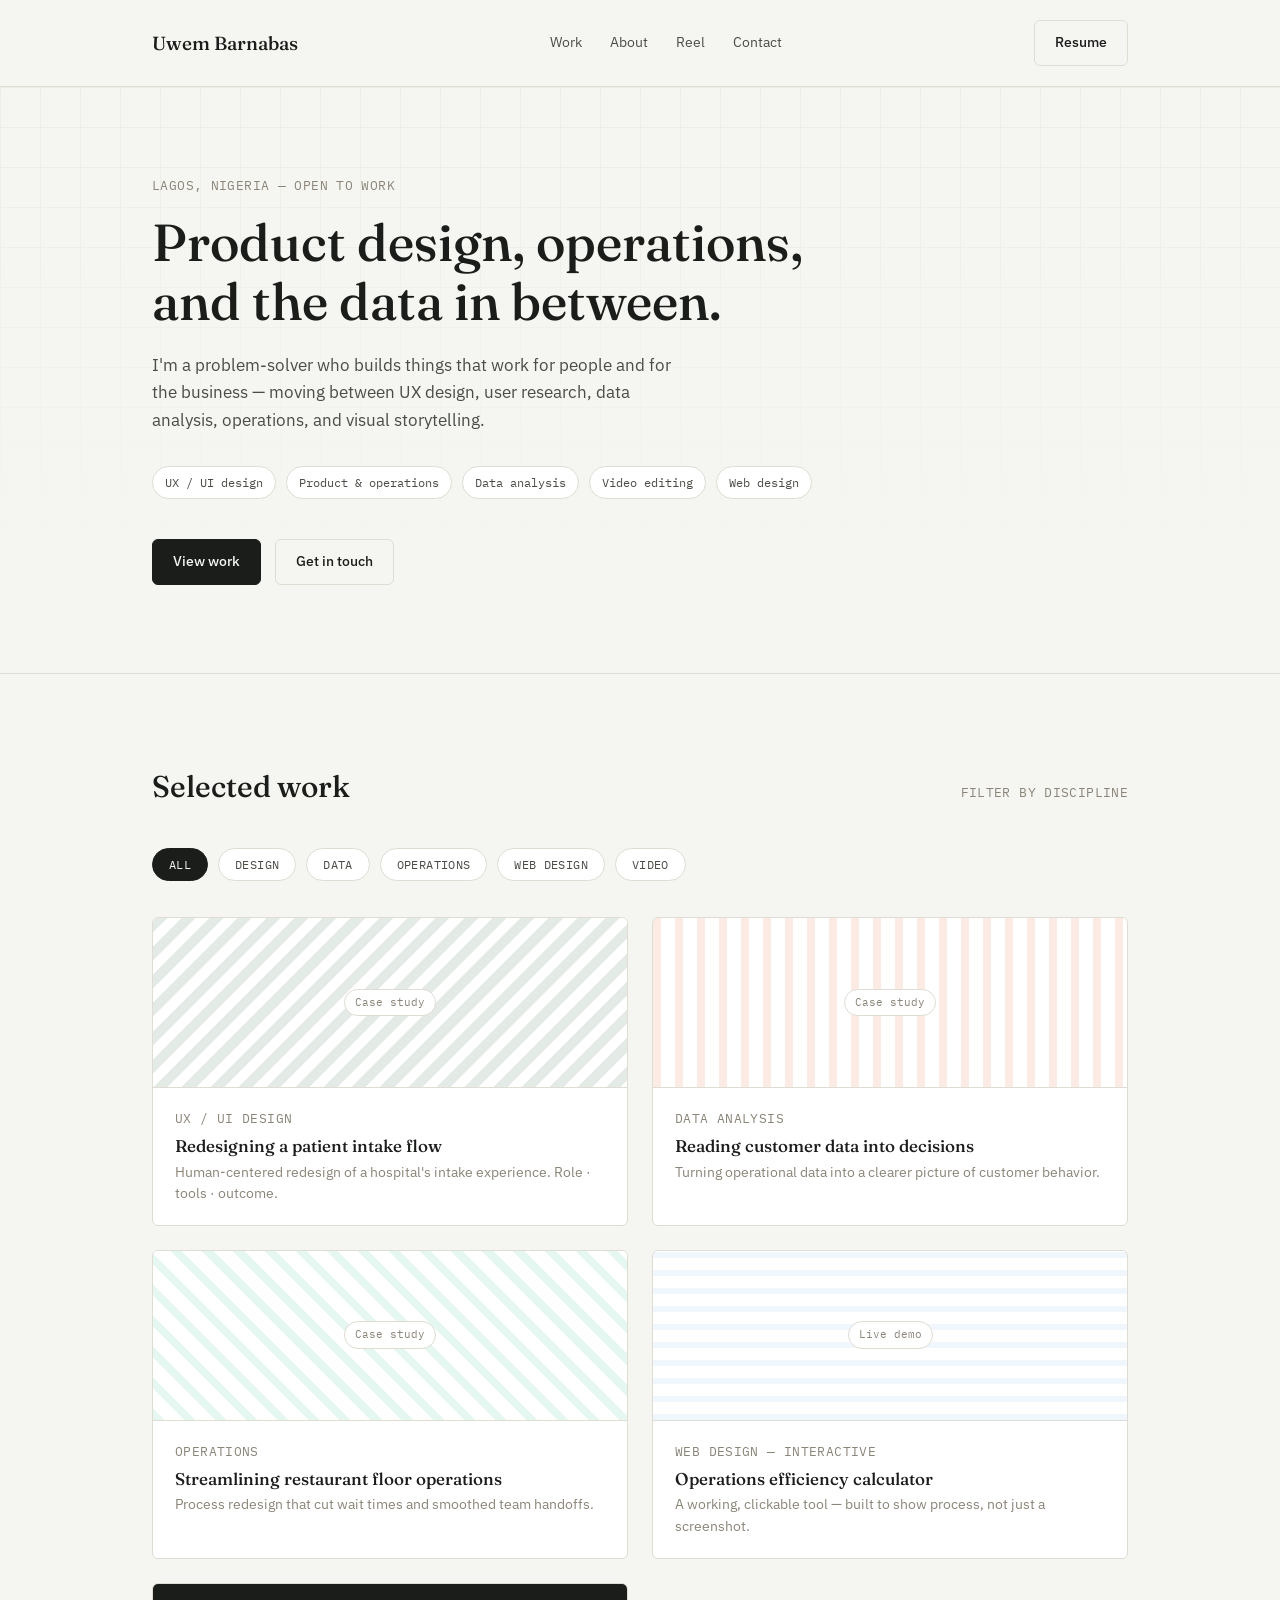
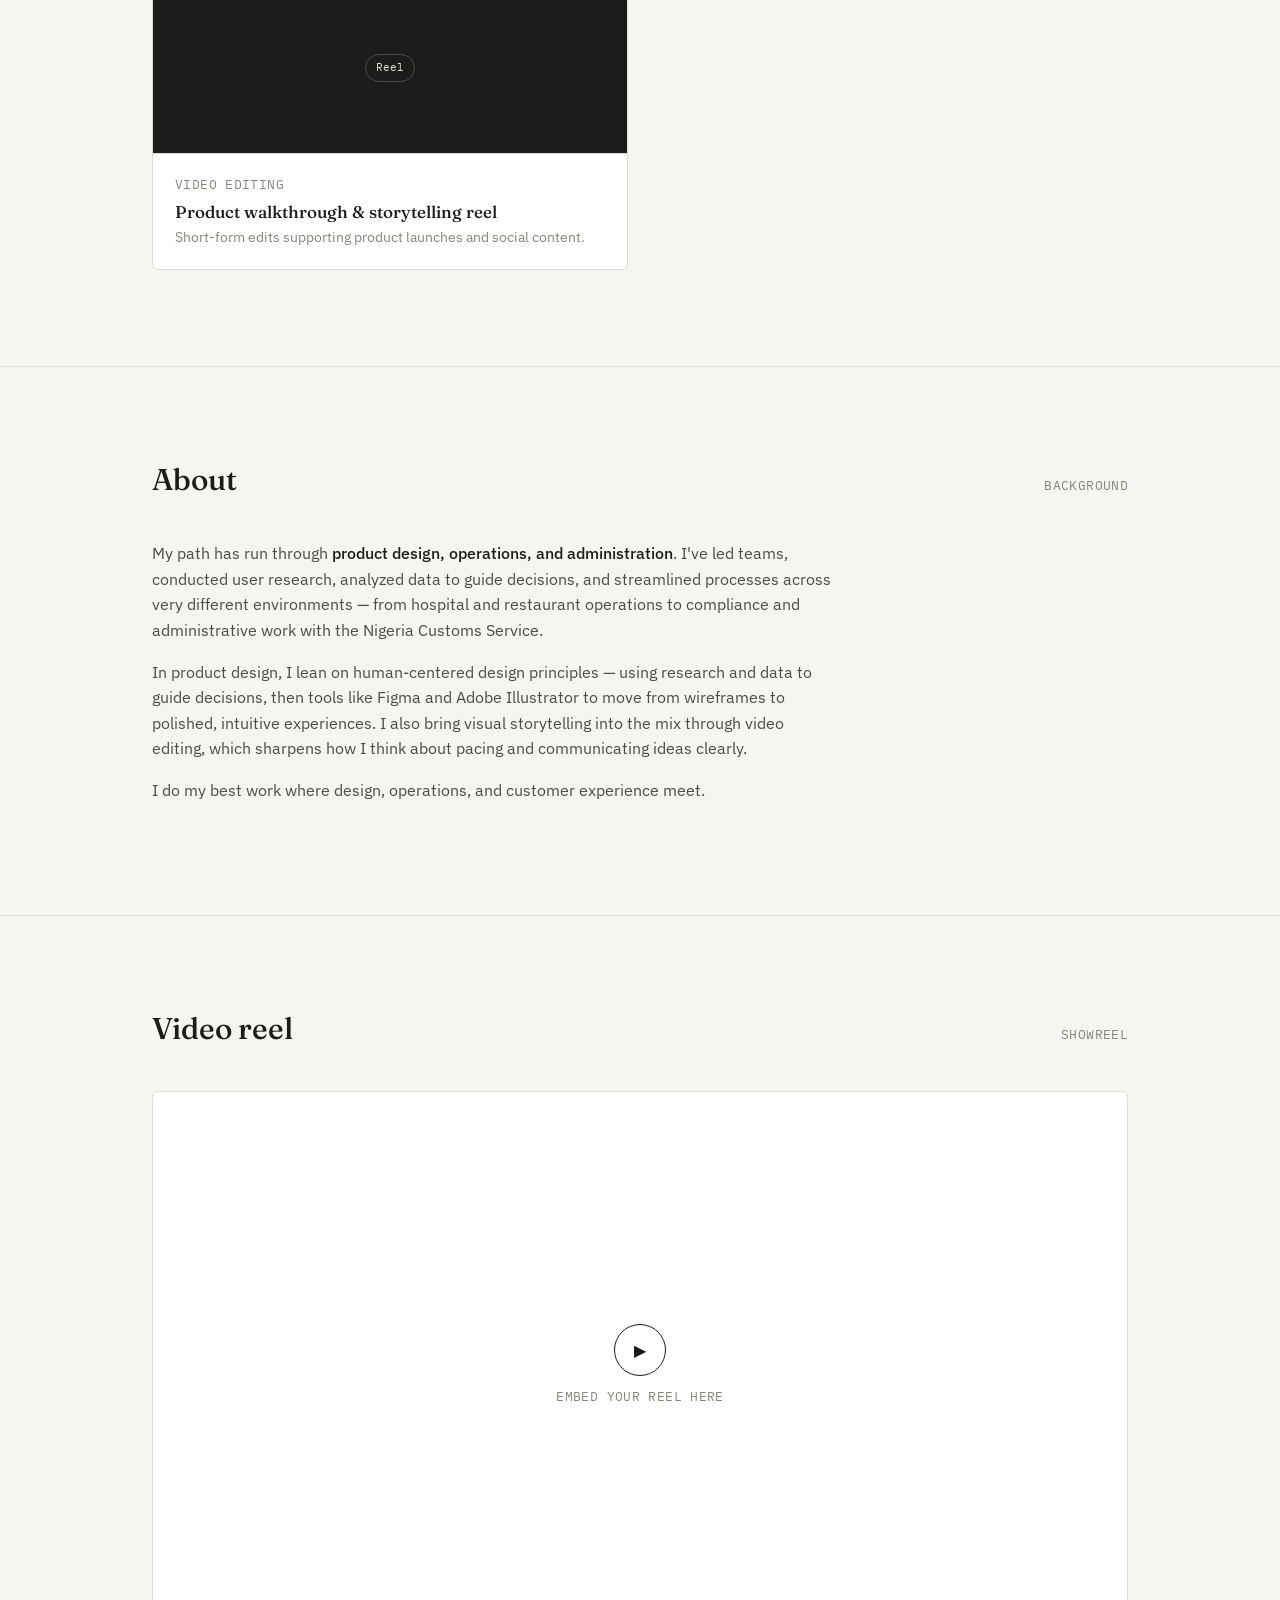
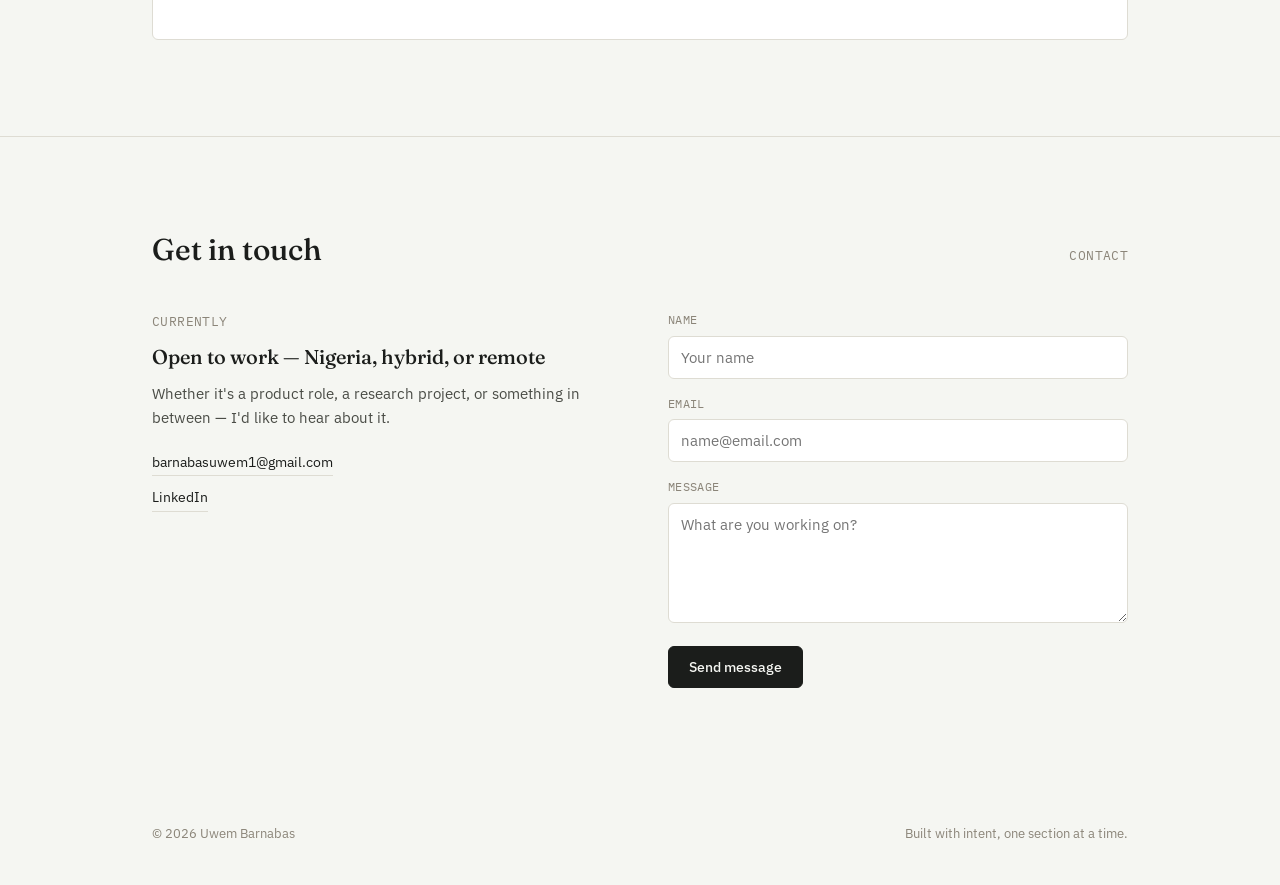
==== index.html @ b013c984 "Change form action URL for Formspree integration Updated the form action URL for message submissions" ====
<!DOCTYPE html>
<html lang="en">
<head>
<meta charset="UTF-8">
<meta name="viewport" content="width=device-width, initial-scale=1.0">
<title>Uwem Barnabas — Product, Design, Data & Operations</title>
<link rel="preconnect" href="https://fonts.googleapis.com">
<link rel="preconnect" href="https://fonts.gstatic.com" crossorigin>
<link href="https://fonts.googleapis.com/css2?family=Fraunces:opsz,wght@9..144,400;9..144,500;9..144,600&family=IBM+Plex+Sans:wght@400;500&family=IBM+Plex+Mono:wght@400;500&display=swap" rel="stylesheet">
<link rel="stylesheet" href="styles.css">
</head>
<body>

<header>
  <nav class="wrap">
    <a href="#top" class="brand">Uwem Barnabas</a>
    <div class="nav-links">
      <a href="#work">Work</a>
      <a href="#about">About</a>
      <a href="#reel">Reel</a>
      <a href="#contact">Contact</a>
    </div>
    <a href="resume.pdf" class="btn btn-ghost" download>Resume</a>
  </nav>
</header>

<main id="top">

  <section class="hero">
    <div class="hero-grid" aria-hidden="true"></div>
    <div class="wrap hero-inner">
      <p class="mono" style="margin-bottom:18px;">Lagos, Nigeria — open to work</p>
      <h1>Product design, operations, and the data in between.</h1>
      <p class="lead">I'm a problem-solver who builds things that work for people and for the business — moving between UX design, user research, data analysis, operations, and visual storytelling.</p>
      <div class="tag-row">
        <span class="tag">UX / UI design</span>
        <span class="tag">Product &amp; operations</span>
        <span class="tag">Data analysis</span>
        <span class="tag">Video editing</span>
        <span class="tag">Web design</span>
      </div>
      <div class="hero-actions">
        <a href="#work" class="btn btn-primary">View work</a>
        <a href="#contact" class="btn btn-ghost">Get in touch</a>
      </div>
    </div>
  </section>

  <section id="work">
    <div class="wrap">
      <div class="section-head">
        <h2>Selected work</h2>
        <span class="mono">Filter by discipline</span>
      </div>

      <div class="filter-bar">
        <button class="filter-btn active" data-filter="all">All</button>
        <button class="filter-btn" data-filter="design">Design</button>
        <button class="filter-btn" data-filter="data">Data</button>
        <button class="filter-btn" data-filter="ops">Operations</button>
        <button class="filter-btn" data-filter="web">Web design</button>
        <button class="filter-btn" data-filter="video">Video</button>
      </div>

      <div class="case-grid">
        <a href="projects/design-case-study.html" class="case-card" data-type="design">
          <div class="case-thumb design"><span class="tag-mono">Case study</span></div>
          <div class="case-body">
            <span class="mono">UX / UI design</span>
            <h3>Redesigning a patient intake flow</h3>
            <p>Human-centered redesign of a hospital's intake experience. Role · tools · outcome.</p>
          </div>
        </a>

        <a href="projects/data-case-study.html" class="case-card" data-type="data">
          <div class="case-thumb data"><span class="tag-mono">Case study</span></div>
          <div class="case-body">
            <span class="mono">Data analysis</span>
            <h3>Reading customer data into decisions</h3>
            <p>Turning operational data into a clearer picture of customer behavior.</p>
          </div>
        </a>

        <a href="projects/ops-case-study.html" class="case-card" data-type="ops">
          <div class="case-thumb ops"><span class="tag-mono">Case study</span></div>
          <div class="case-body">
            <span class="mono">Operations</span>
            <h3>Streamlining restaurant floor operations</h3>
            <p>Process redesign that cut wait times and smoothed team handoffs.</p>
          </div>
        </a>

        <a href="projects/web-demo.html" class="case-card" data-type="web">
          <div class="case-thumb web"><span class="tag-mono">Live demo</span></div>
          <div class="case-body">
            <span class="mono">Web design — interactive</span>
            <h3>Operations efficiency calculator</h3>
            <p>A working, clickable tool — built to show process, not just a screenshot.</p>
          </div>
        </a>

        <a href="projects/video-case-study.html" class="case-card" data-type="video">
          <div class="case-thumb video"><span class="tag-mono">Reel</span></div>
          <div class="case-body">
            <span class="mono">Video editing</span>
            <h3>Product walkthrough &amp; storytelling reel</h3>
            <p>Short-form edits supporting product launches and social content.</p>
          </div>
        </a>
      </div>
    </div>
  </section>

  <section id="about">
    <div class="wrap">
      <div class="section-head">
        <h2>About</h2>
        <span class="mono">Background</span>
      </div>
      <div class="cs-block" style="max-width:680px;">
        <p style="color:var(--ink-soft); margin-bottom:16px;">My path has run through <strong style="color:var(--ink); font-weight:500;">product design, operations, and administration</strong>. I've led teams, conducted user research, analyzed data to guide decisions, and streamlined processes across very different environments — from hospital and restaurant operations to compliance and administrative work with the Nigeria Customs Service.</p>
        <p style="color:var(--ink-soft); margin-bottom:16px;">In product design, I lean on human-centered design principles — using research and data to guide decisions, then tools like Figma and Adobe Illustrator to move from wireframes to polished, intuitive experiences. I also bring visual storytelling into the mix through video editing, which sharpens how I think about pacing and communicating ideas clearly.</p>
        <p style="color:var(--ink-soft);">I do my best work where design, operations, and customer experience meet.</p>
      </div>
    </div>
  </section>

  <section id="reel">
    <div class="wrap">
      <div class="section-head">
        <h2>Video reel</h2>
        <span class="mono">Showreel</span>
      </div>
      <div class="reel-frame">
        <div class="play-dot">▶</div>
        <p class="mono">Embed your reel here</p>
      </div>
    </div>
  </section>

  <section id="contact">
    <div class="wrap">
      <div class="section-head">
        <h2>Get in touch</h2>
        <span class="mono">Contact</span>
      </div>
      <div class="contact-grid">
        <div class="contact-info">
          <span class="mono" style="margin-bottom:14px; display:block;">Currently</span>
          <h3>Open to work — Nigeria, hybrid, or remote</h3>
          <p>Whether it's a product role, a research project, or something in between — I'd like to hear about it.</p>
          <div class="contact-links">
            <a href="mailto:barnabasuwem1@gmail.com">barnabasuwem1@gmail.com</a>
            <a href="https://www.linkedin.com/in/barnabas-uwem-83a873255" target="_blank" rel="noopener">LinkedIn</a>
          </div>
        </div>
        <form action="https://formspree.io/f/mykrgwrk" method="POST">
          <div>
            <label for="name">Name</label>
            <input id="name" name="name" type="text" placeholder="Your name" required>
          </div>
          <div>
            <label for="email">Email</label>
            <input id="email" name="email" type="email" placeholder="name@email.com" required>
          </div>
          <div>
            <label for="message">Message</label>
            <textarea id="message" name="message" placeholder="What are you working on?" required></textarea>
          </div>
          <button type="submit" class="btn btn-primary" style="align-self:flex-start;">Send message</button>
        </form>
      </div>
    </div>
  </section>

</main>

<footer>
  <div class="wrap">
    <p>© 2026 Uwem Barnabas</p>
    <p>Built with intent, one section at a time.</p>
  </div>
</footer>

<script src="script.js"></script>
</body>
</html>
---- styles.css ----
:root{
  --paper:#F5F6F2;
  --panel:#FFFFFF;
  --ink:#1B1D1B;
  --ink-soft:#4A4C46;
  --muted:#8B8579;
  --accent:#2F5D50;
  --accent-soft:#E4EAE6;
  --line:#DEDCD3;
  --radius:6px;
}
*{box-sizing:border-box; margin:0; padding:0;}
html{scroll-behavior:smooth;}
body{
  background:var(--paper);
  color:var(--ink);
  font-family:'IBM Plex Sans', sans-serif;
  line-height:1.6;
  font-size:16px;
}
h1,h2,h3{font-family:'Fraunces', serif; font-weight:500; line-height:1.15; color:var(--ink);}
.mono{font-family:'IBM Plex Mono', monospace; font-size:12.5px; letter-spacing:0.03em; text-transform:uppercase; color:var(--muted);}
a{color:inherit; text-decoration:none;}
img{max-width:100%; display:block;}
.wrap{max-width:1040px; margin:0 auto; padding:0 32px;}
section{padding:96px 0;}
section + section{border-top:1px solid var(--line);}

/* Nav */
header{position:sticky; top:0; z-index:50; background:rgba(245,246,242,0.9); backdrop-filter:blur(6px); border-bottom:1px solid var(--line);}
nav.wrap{display:flex; align-items:center; justify-content:space-between; padding-top:20px; padding-bottom:20px;}
.brand{font-family:'Fraunces', serif; font-size:19px; font-weight:500;}
.nav-links{display:flex; gap:28px; align-items:center;}
.nav-links a{font-size:13.5px; color:var(--ink-soft); transition:color .15s;}
.nav-links a:hover{color:var(--accent);}
.btn{display:inline-block; padding:11px 20px; border-radius:var(--radius); font-size:13.5px; font-weight:500; border:1px solid var(--ink); cursor:pointer; background:none; font-family:inherit;}
.btn-primary{background:var(--ink); color:var(--paper); transition:background .15s, border-color .15s;}
.btn-primary:hover{background:var(--accent); border-color:var(--accent);}
.btn-ghost{border-color:var(--line); color:var(--ink); transition:border-color .15s;}
.btn-ghost:hover{border-color:var(--ink);}

/* Hero */
.hero{padding-top:88px; padding-bottom:88px; position:relative;}
.hero-grid{
  background-image:linear-gradient(var(--line) 1px, transparent 1px), linear-gradient(90deg, var(--line) 1px, transparent 1px);
  background-size:40px 40px; position:absolute; inset:0; opacity:0.35;
  mask-image:linear-gradient(to bottom, black, transparent 85%);
}
.hero-inner{position:relative;}
.hero h1{font-size:52px; max-width:720px; margin-bottom:20px;}
.hero p.lead{font-size:17px; color:var(--ink-soft); max-width:520px; margin-bottom:32px;}
.tag-row{display:flex; flex-wrap:wrap; gap:10px; margin-bottom:40px;}
.tag{font-family:'IBM Plex Mono', monospace; font-size:12px; padding:6px 12px; border:1px solid var(--line); border-radius:100px; color:var(--ink-soft); background:var(--panel);}
.hero-actions{display:flex; gap:14px;}

/* Section headings */
.section-head{display:flex; align-items:baseline; justify-content:space-between; margin-bottom:44px; gap:24px;}
.section-head h2{font-size:30px;}

/* Filter bar */
.filter-bar{display:flex; flex-wrap:wrap; gap:10px; margin-bottom:36px;}
.filter-btn{
  font-family:'IBM Plex Mono', monospace; font-size:12px; text-transform:uppercase; letter-spacing:0.03em;
  padding:8px 16px; border:1px solid var(--line); border-radius:100px; background:var(--panel); color:var(--ink-soft); cursor:pointer;
  transition:all .15s;
}
.filter-btn:hover{border-color:var(--ink);}
.filter-btn.active{background:var(--ink); color:var(--paper); border-color:var(--ink);}

/* Work grid */
.case-grid{display:grid; grid-template-columns:1fr 1fr; gap:24px;}
.case-card{background:var(--panel); border:1px solid var(--line); border-radius:var(--radius); overflow:hidden; transition:border-color .15s; display:block;}
.case-card:hover{border-color:var(--ink);}
.case-thumb{height:170px; border-bottom:1px solid var(--line); display:flex; align-items:center; justify-content:center; position:relative;}
.case-thumb span.tag-mono{font-family:'IBM Plex Mono', monospace; font-size:11px; color:var(--muted); background:var(--panel); padding:4px 10px; border:1px solid var(--line); border-radius:100px;}
.case-thumb.design{background:repeating-linear-gradient(135deg, #E4EAE6, #E4EAE6 10px, var(--panel) 10px, var(--panel) 20px);}
.case-thumb.data{background:repeating-linear-gradient(90deg, #F0997B33, #F0997B33 8px, var(--panel) 8px, var(--panel) 22px);}
.case-thumb.ops{background:repeating-linear-gradient(45deg, #9FE1CB44, #9FE1CB44 8px, var(--panel) 8px, var(--panel) 22px);}
.case-thumb.video{background:#1B1D1B;}
.case-thumb.video span.tag-mono{background:#1B1D1B; border-color:#4A4C46; color:#DEDCD3;}
.case-thumb.web{background:repeating-linear-gradient(0deg, #B5D4F433, #B5D4F433 6px, var(--panel) 6px, var(--panel) 18px);}
.case-body{padding:20px 22px;}
.case-body .mono{margin-bottom:8px; display:block;}
.case-body h3{font-size:17px; margin-bottom:6px;}
.case-body p{font-size:13.5px; color:var(--muted);}

/* Case study page */
.cs-hero{padding-top:64px; padding-bottom:64px;}
.cs-meta{display:grid; grid-template-columns:repeat(4,1fr); gap:24px; margin-top:36px; padding-top:32px; border-top:1px solid var(--line);}
.cs-meta div .mono{margin-bottom:6px; display:block;}
.cs-meta div p{font-size:14px; color:var(--ink-soft);}
.cs-block{max-width:680px;}
.cs-block h2{font-size:24px; margin-bottom:16px;}
.cs-block p{color:var(--ink-soft); margin-bottom:16px;}
.cs-outcome{display:grid; grid-template-columns:repeat(3,1fr); gap:20px; margin-top:20px;}
.stat-card{background:var(--panel); border:1px solid var(--line); border-radius:var(--radius); padding:22px;}
.stat-card .num{font-family:'Fraunces', serif; font-size:32px; color:var(--accent); margin-bottom:6px;}
.stat-card .label{font-size:12.5px; color:var(--muted);}
.placeholder-note{background:var(--accent-soft); border:1px solid var(--line); border-radius:var(--radius); padding:16px 20px; font-size:13.5px; color:var(--ink-soft); margin-bottom:32px;}

/* Interactive demo tool */
.demo-frame{background:var(--panel); border:1px solid var(--line); border-radius:var(--radius); padding:28px;}
.demo-row{display:flex; align-items:center; gap:16px; margin-bottom:18px;}
.demo-row label{font-family:'IBM Plex Mono', monospace; font-size:12px; text-transform:uppercase; color:var(--muted); min-width:140px;}
.demo-row input[type="range"]{flex:1;}
.demo-result{font-family:'Fraunces', serif; font-size:15px; min-width:70px; text-align:right;}

/* Reel */
.reel-frame{aspect-ratio:16/9; background:var(--panel); border:1px solid var(--line); border-radius:var(--radius); display:flex; align-items:center; justify-content:center; flex-direction:column; gap:10px;}
.play-dot{width:52px; height:52px; border-radius:50%; border:1px solid var(--ink); display:flex; align-items:center; justify-content:center;}

/* Contact */
.contact-grid{display:grid; grid-template-columns:1fr 1fr; gap:56px;}
form{display:flex; flex-direction:column; gap:16px;}
label{font-family:'IBM Plex Mono', monospace; font-size:11.5px; text-transform:uppercase; letter-spacing:0.03em; color:var(--muted); margin-bottom:6px; display:block;}
input, textarea{width:100%; font-family:'IBM Plex Sans', sans-serif; font-size:14.5px; padding:11px 12px; background:var(--panel); border:1px solid var(--line); border-radius:var(--radius); color:var(--ink);}
input:focus, textarea:focus{outline:2px solid var(--accent); outline-offset:1px;}
textarea{resize:vertical; min-height:120px;}
.contact-info h3{font-size:20px; margin-bottom:14px;}
.contact-info p{color:var(--ink-soft); font-size:14.5px; margin-bottom:22px;}
.contact-links{display:flex; flex-direction:column; gap:10px;}
.contact-links a{font-size:14px; border-bottom:1px solid var(--line); padding-bottom:2px; width:fit-content;}
.contact-links a:hover{border-color:var(--accent); color:var(--accent);}
.form-note{font-size:12px; color:var(--muted); margin-top:4px;}

footer{padding:40px 0;}
footer .wrap{display:flex; align-items:center; justify-content:space-between; flex-wrap:wrap; gap:12px;}
footer p{font-size:13px; color:var(--muted);}

.back-link{font-size:13px; color:var(--ink-soft); display:inline-flex; align-items:center; gap:6px; margin-bottom:24px;}
.back-link:hover{color:var(--accent);}

@media (max-width:760px){
  .nav-links{display:none;}
  .hero h1{font-size:36px;}
  .case-grid{grid-template-columns:1fr;}
  .contact-grid{grid-template-columns:1fr;}
  .cs-meta{grid-template-columns:1fr 1fr;}
  .cs-outcome{grid-template-columns:1fr;}
  .section-head{flex-direction:column; align-items:flex-start; gap:10px;}
}
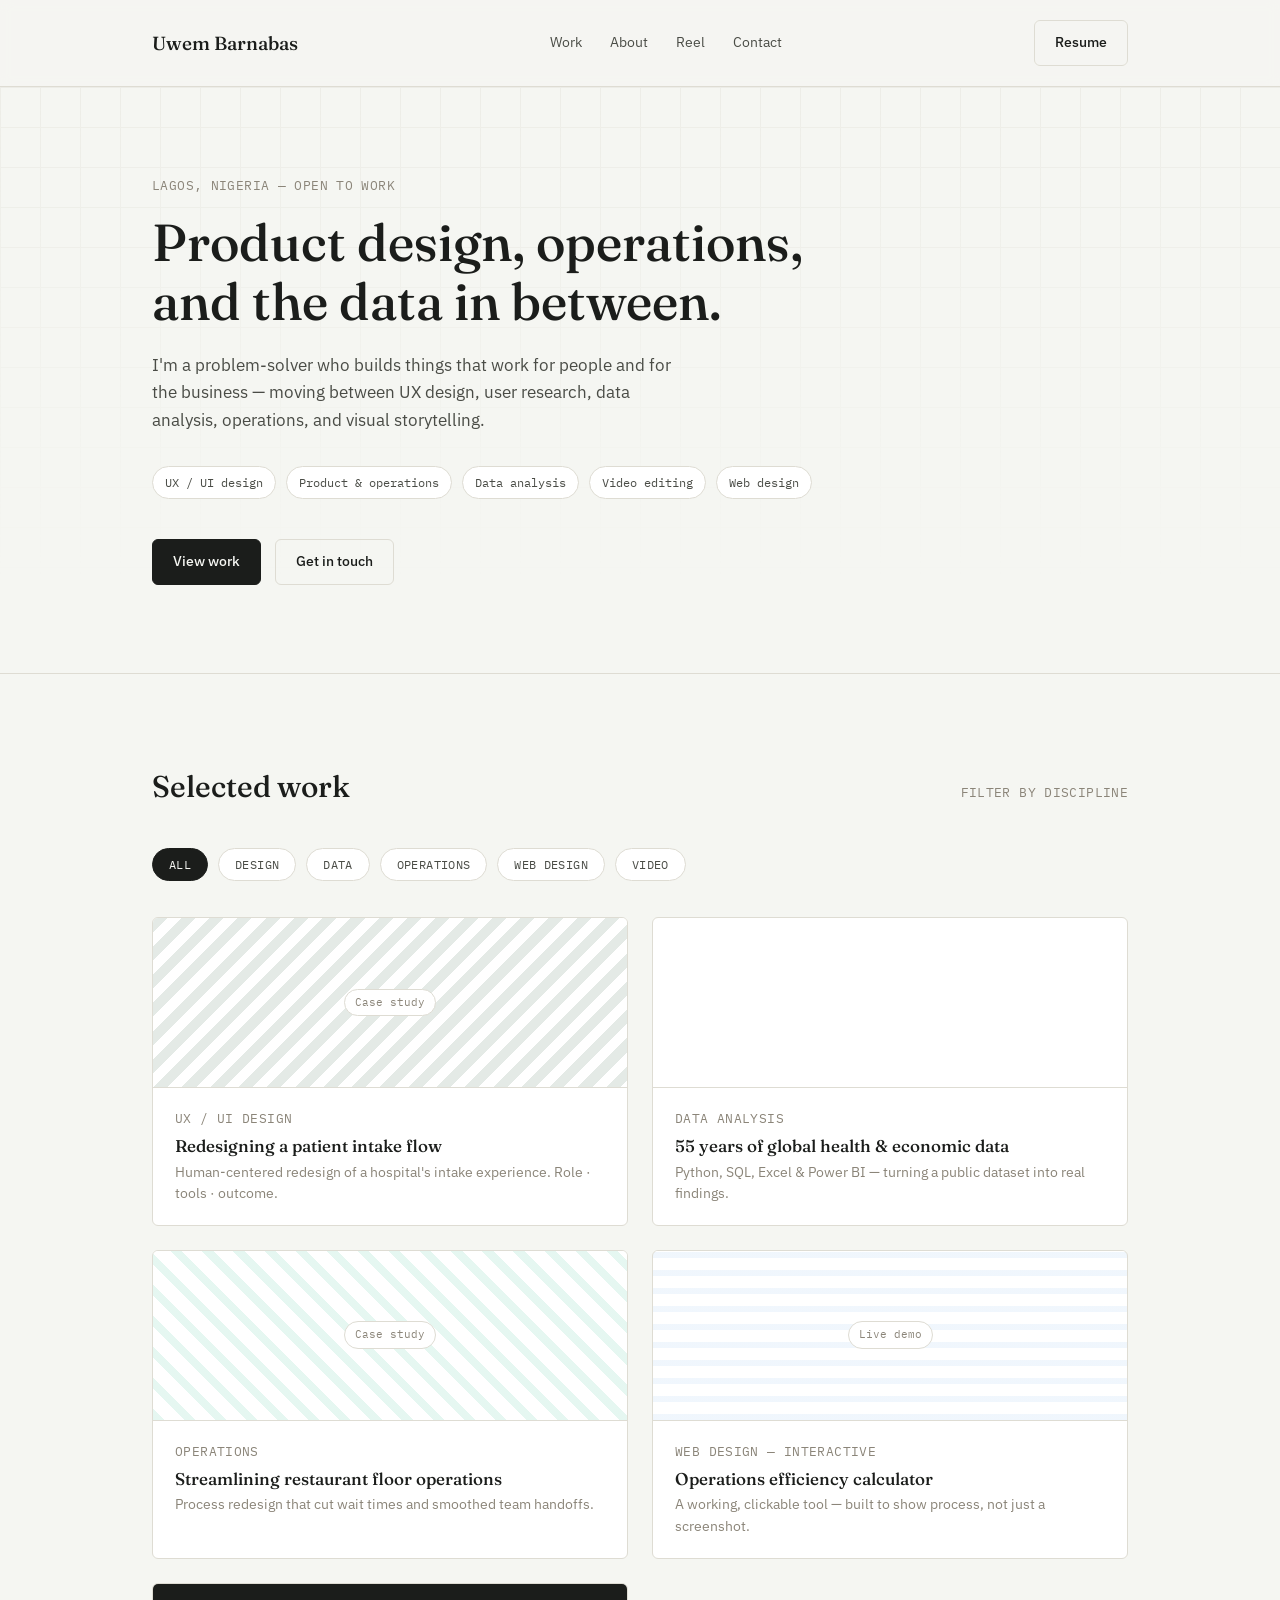
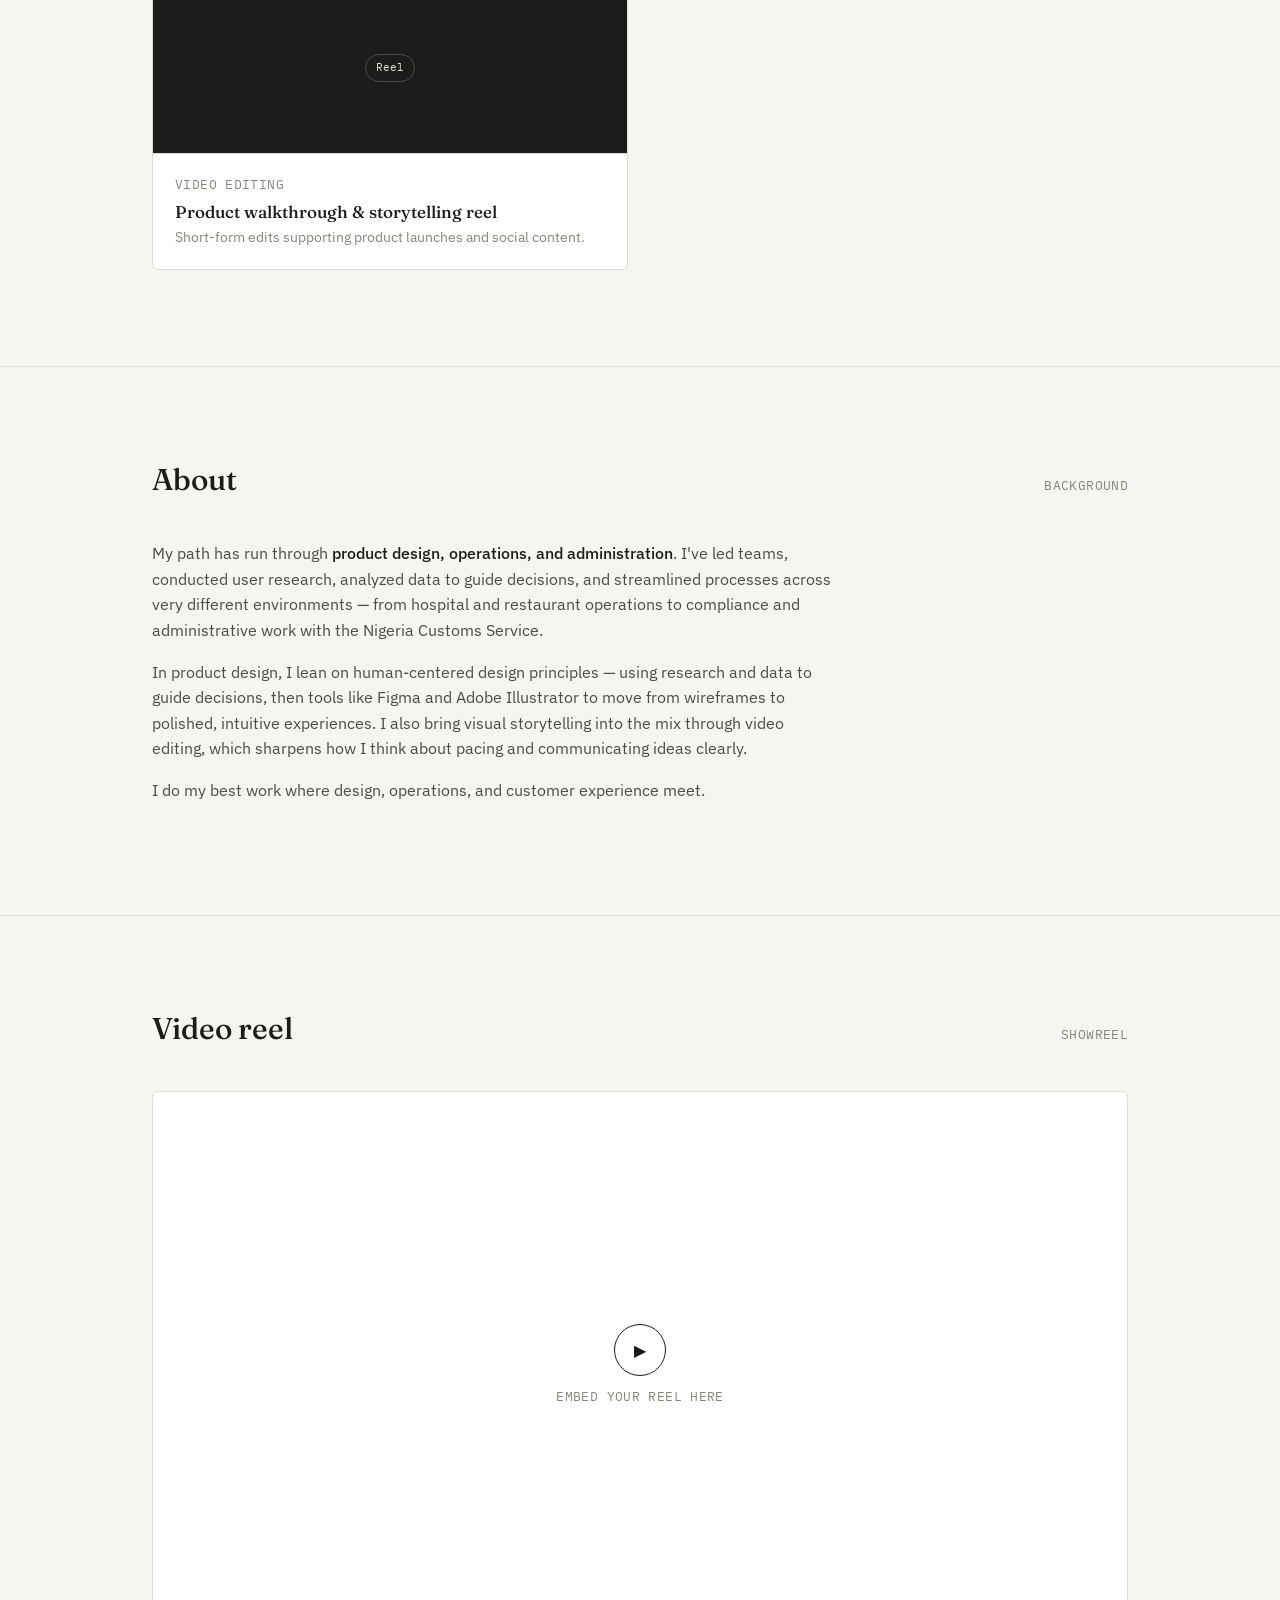
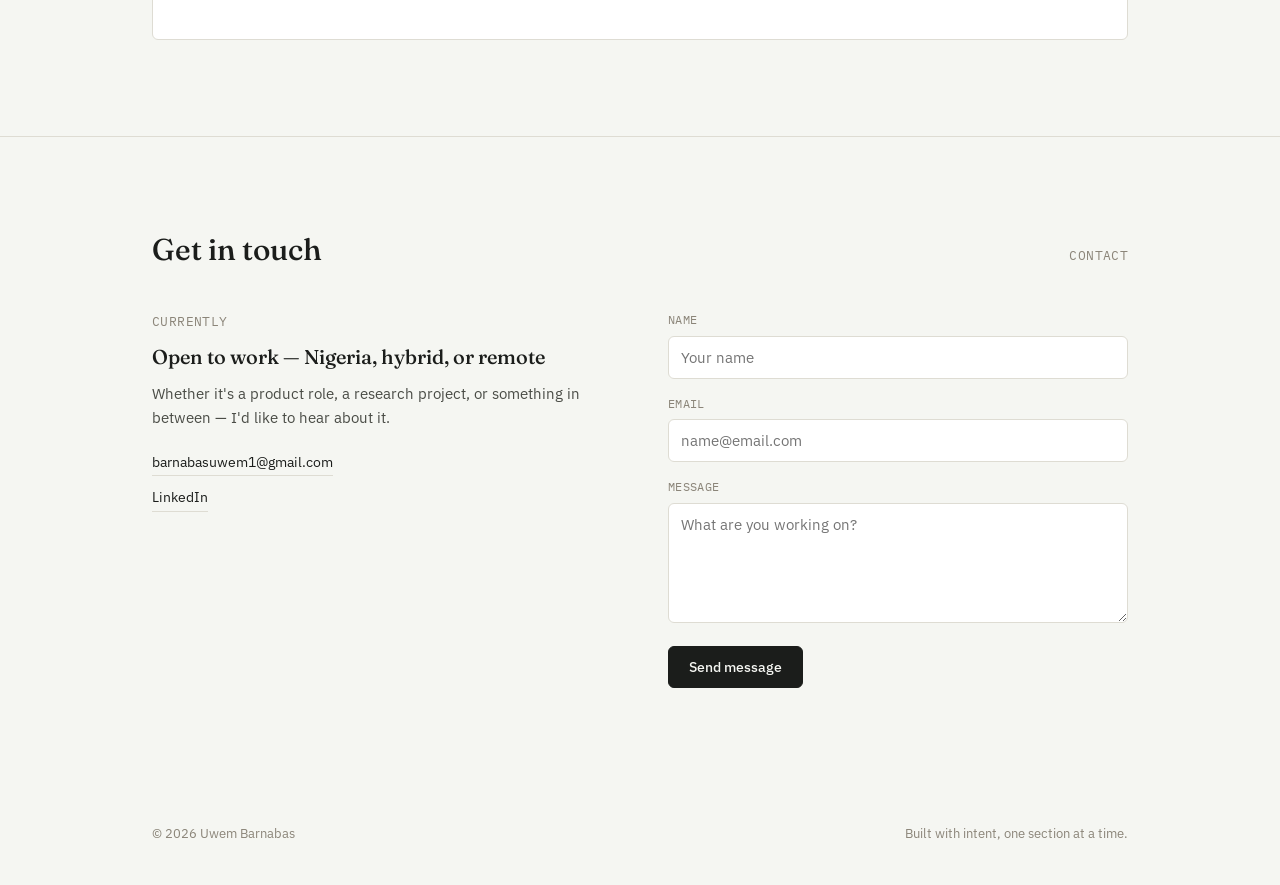
==== commit aba10f7e: "Add files via upload" ====
--- a/index.html
+++ b/index.html
@@ -4,6 +4,11 @@
 <meta charset="UTF-8">
 <meta name="viewport" content="width=device-width, initial-scale=1.0">
 <title>Uwem Barnabas — Product, Design, Data & Operations</title>
+<meta name="description" content="Uwem Barnabas — UX/UI designer and product & operations professional. Portfolio spanning design, data analysis, operations, and web development.">
+<meta property="og:title" content="Uwem Barnabas — Product, Design, Data & Operations">
+<meta property="og:description" content="Portfolio spanning UX/UI design, data analysis, operations, and web development.">
+<meta property="og:type" content="website">
+<link rel="icon" type="image/svg+xml" href="favicon.svg">
 <link rel="preconnect" href="https://fonts.googleapis.com">
 <link rel="preconnect" href="https://fonts.gstatic.com" crossorigin>
 <link href="https://fonts.googleapis.com/css2?family=Fraunces:opsz,wght@9..144,400;9..144,500;9..144,600&family=IBM+Plex+Sans:wght@400;500&family=IBM+Plex+Mono:wght@400;500&display=swap" rel="stylesheet">
@@ -21,7 +26,15 @@
       <a href="#contact">Contact</a>
     </div>
     <a href="resume.pdf" class="btn btn-ghost" download>Resume</a>
+    <button class="nav-toggle" aria-label="Open menu"><span></span><span></span><span></span></button>
   </nav>
+  <div class="mobile-menu">
+    <a href="#work">Work</a>
+    <a href="#about">About</a>
+    <a href="#reel">Reel</a>
+    <a href="#contact">Contact</a>
+    <a href="resume.pdf" download>Resume</a>
+  </div>
 </header>
 
 <main id="top">
@@ -73,11 +86,11 @@
         </a>
 
         <a href="projects/data-case-study.html" class="case-card" data-type="data">
-          <div class="case-thumb data"><span class="tag-mono">Case study</span></div>
+          <div class="case-thumb data" style="background-image:url('assets/data/chart_gdp_vs_life.png'); background-size:cover; background-position:center;"></div>
           <div class="case-body">
             <span class="mono">Data analysis</span>
-            <h3>Reading customer data into decisions</h3>
-            <p>Turning operational data into a clearer picture of customer behavior.</p>
+            <h3>55 years of global health &amp; economic data</h3>
+            <p>Python, SQL, Excel &amp; Power BI — turning a public dataset into real findings.</p>
           </div>
         </a>
 
@@ -168,6 +181,7 @@
             <textarea id="message" name="message" placeholder="What are you working on?" required></textarea>
           </div>
           <button type="submit" class="btn btn-primary" style="align-self:flex-start;">Send message</button>
+
         </form>
       </div>
     </div>
--- a/styles.css
+++ b/styles.css
@@ -130,8 +130,17 @@
 .back-link{font-size:13px; color:var(--ink-soft); display:inline-flex; align-items:center; gap:6px; margin-bottom:24px;}
 .back-link:hover{color:var(--accent);}
 
+.nav-toggle{display:none; background:none; border:none; cursor:pointer; padding:6px; flex-direction:column; gap:5px;}
+.nav-toggle span{display:block; width:22px; height:2px; background:var(--ink);}
+.mobile-menu{display:none; flex-direction:column; padding:8px 32px 22px; border-bottom:1px solid var(--line); background:var(--paper);}
+.mobile-menu.open{display:flex;}
+.mobile-menu a{padding:12px 0; font-size:15px; color:var(--ink-soft); border-bottom:1px solid var(--line);}
+.mobile-menu a:last-child{border-bottom:none;}
+
 @media (max-width:760px){
   .nav-links{display:none;}
+  .nav-toggle{display:flex;}
+  nav.wrap > a.btn{display:none;}
   .hero h1{font-size:36px;}
   .case-grid{grid-template-columns:1fr;}
   .contact-grid{grid-template-columns:1fr;}
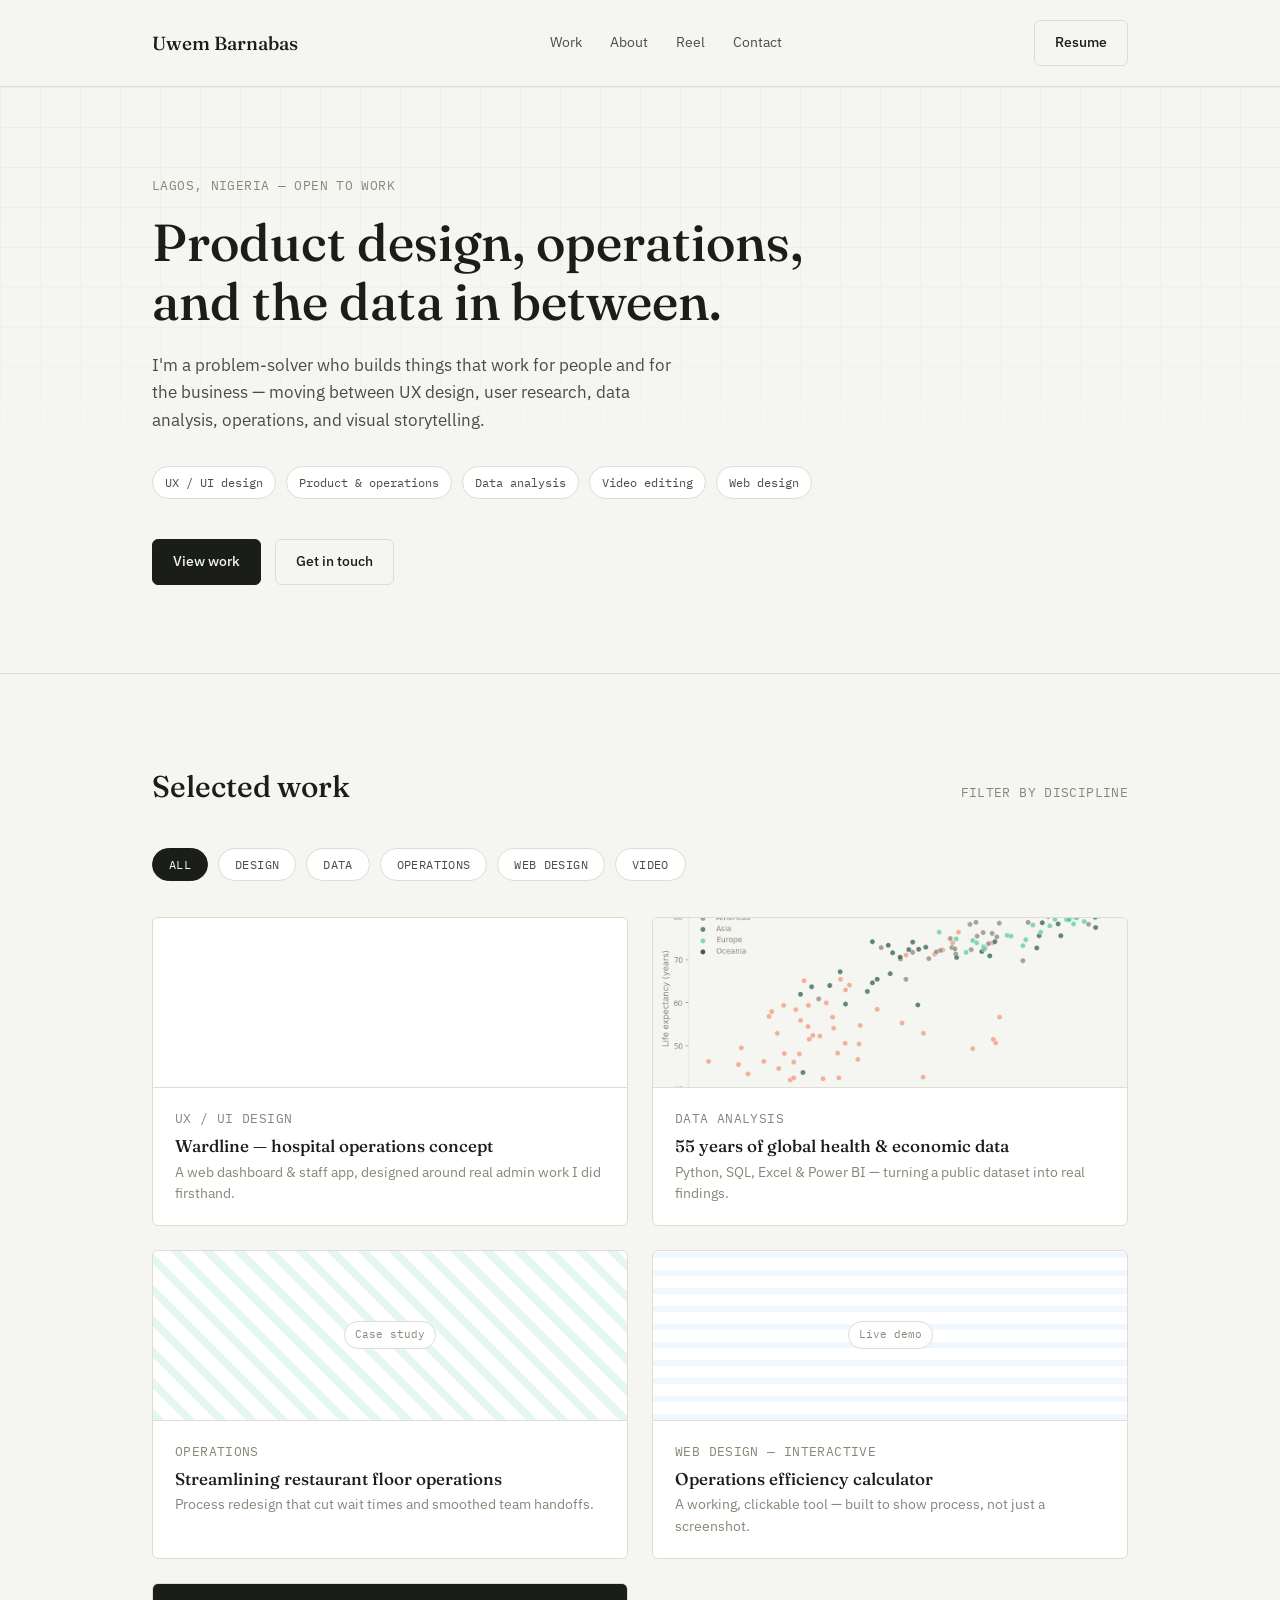
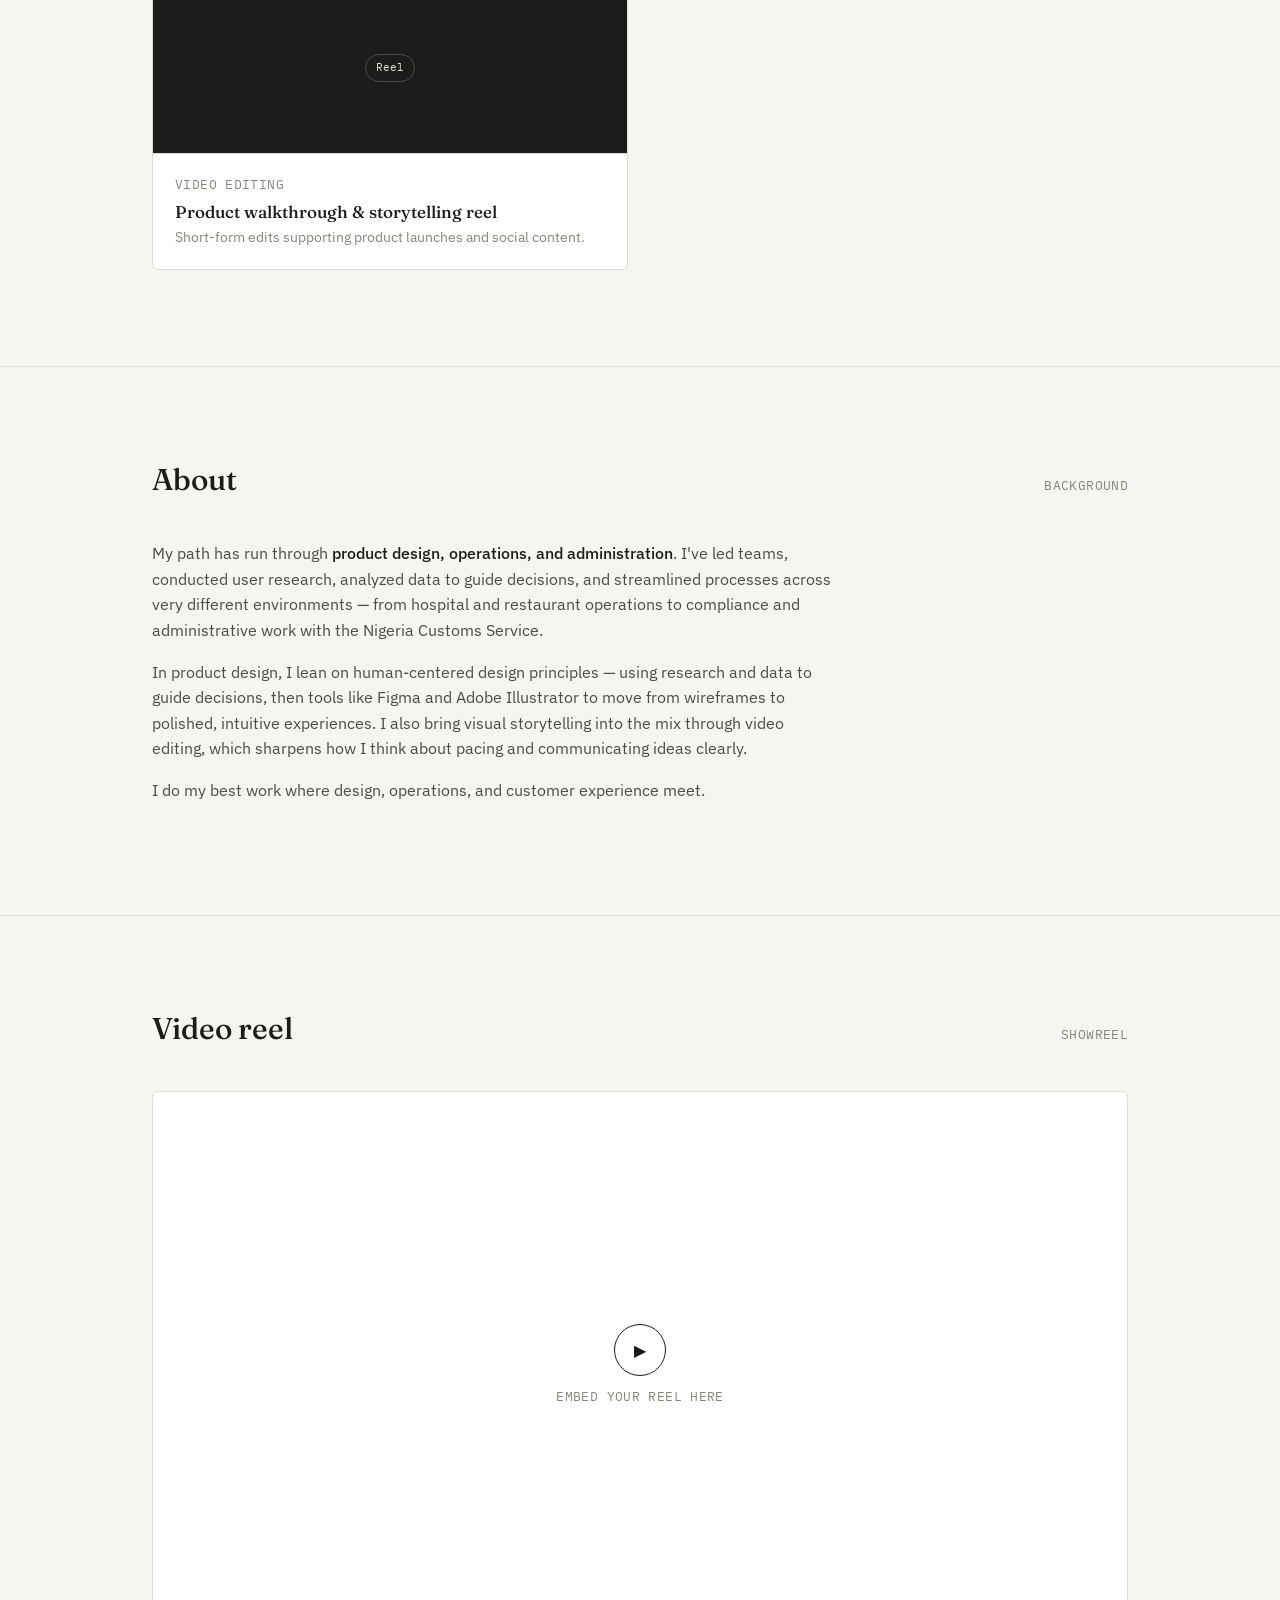
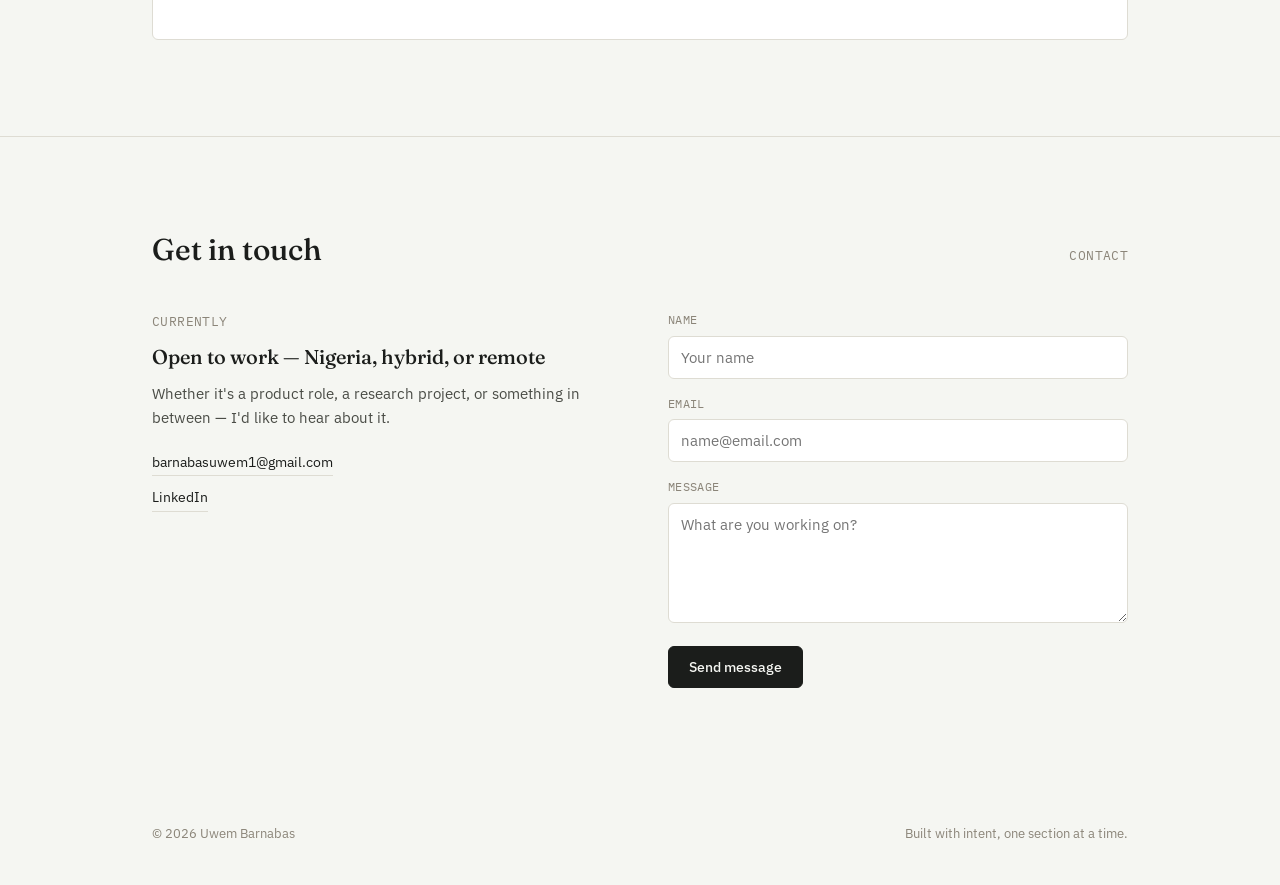
==== commit fb6f3d1a: "Add files via upload" ====
--- a/index.html
+++ b/index.html
@@ -77,11 +77,11 @@
 
       <div class="case-grid">
         <a href="projects/design-case-study.html" class="case-card" data-type="design">
-          <div class="case-thumb design"><span class="tag-mono">Case study</span></div>
+          <div class="case-thumb design" style="background-image:url('assets/design/dashboard-overview.jpg'); background-size:cover; background-position:top;"></div>
           <div class="case-body">
             <span class="mono">UX / UI design</span>
-            <h3>Redesigning a patient intake flow</h3>
-            <p>Human-centered redesign of a hospital's intake experience. Role · tools · outcome.</p>
+            <h3>Wardline — hospital operations concept</h3>
+            <p>A web dashboard &amp; staff app, designed around real admin work I did firsthand.</p>
           </div>
         </a>
 
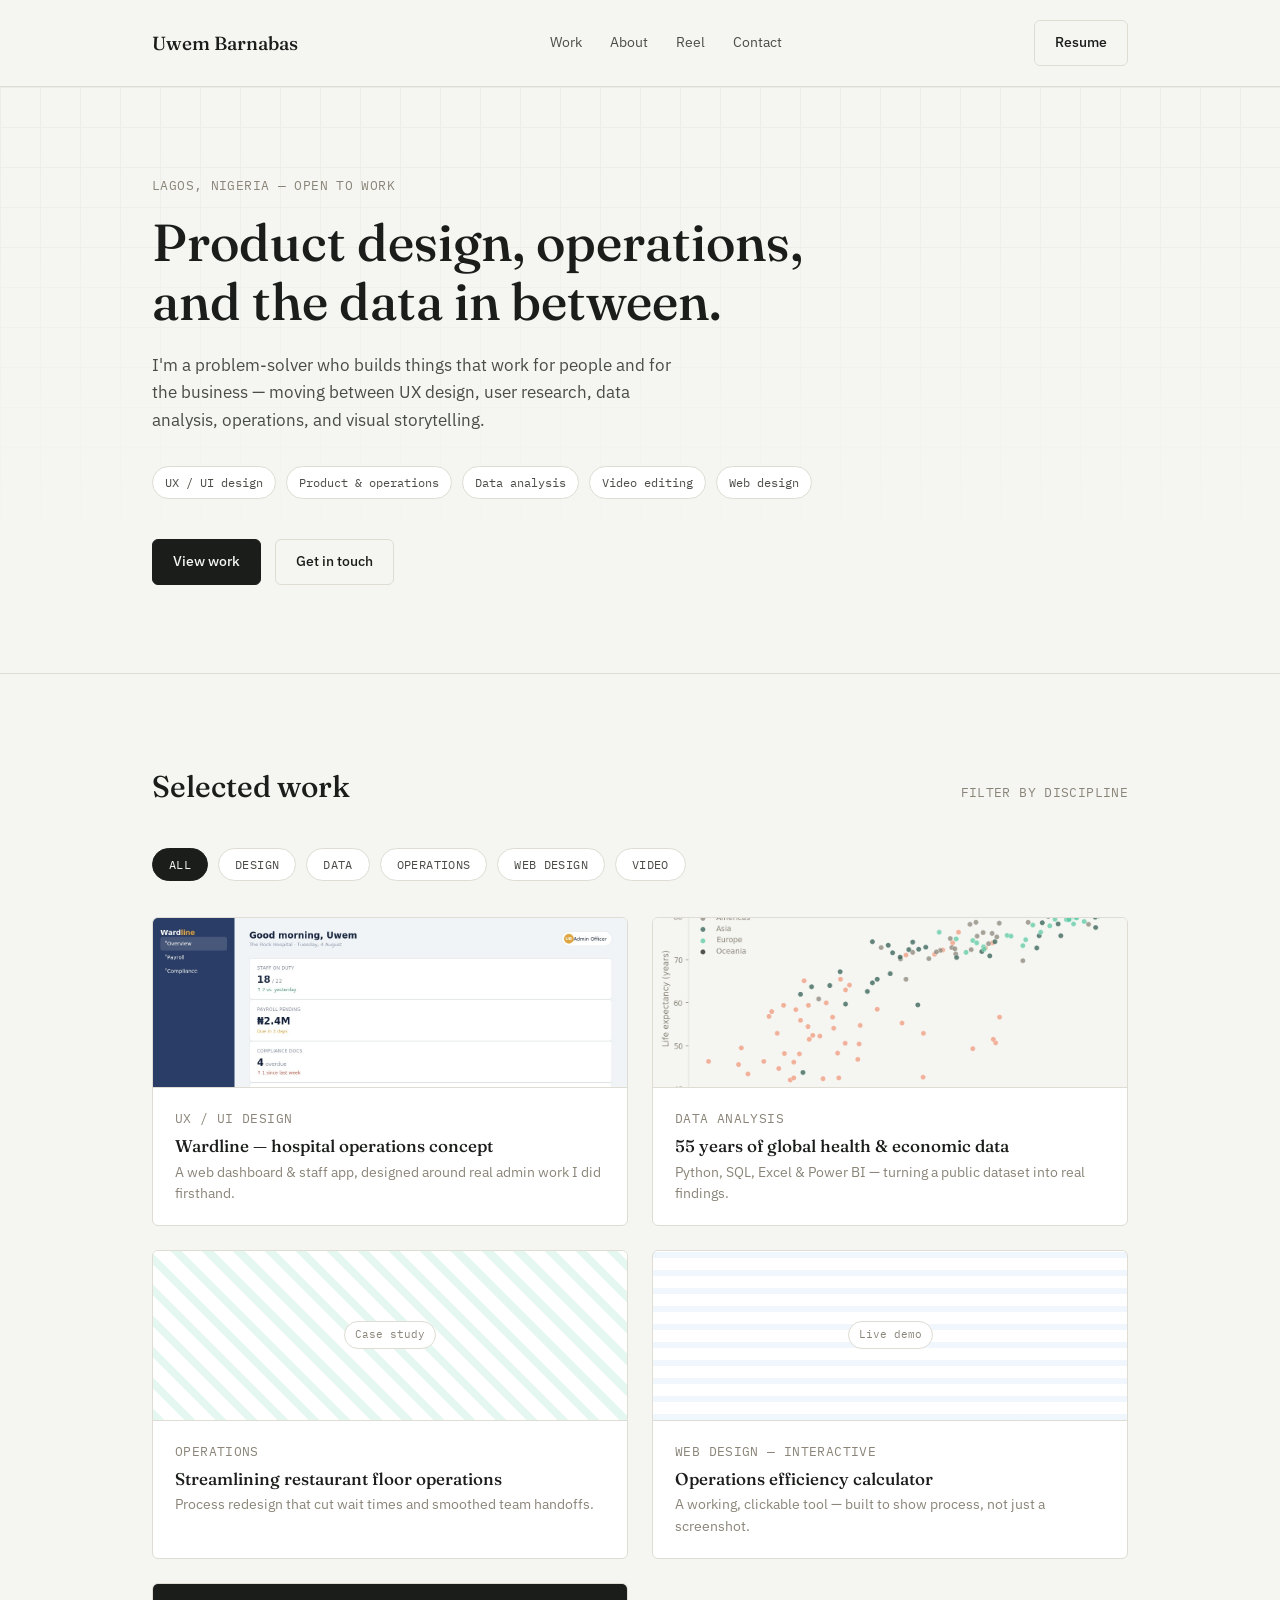
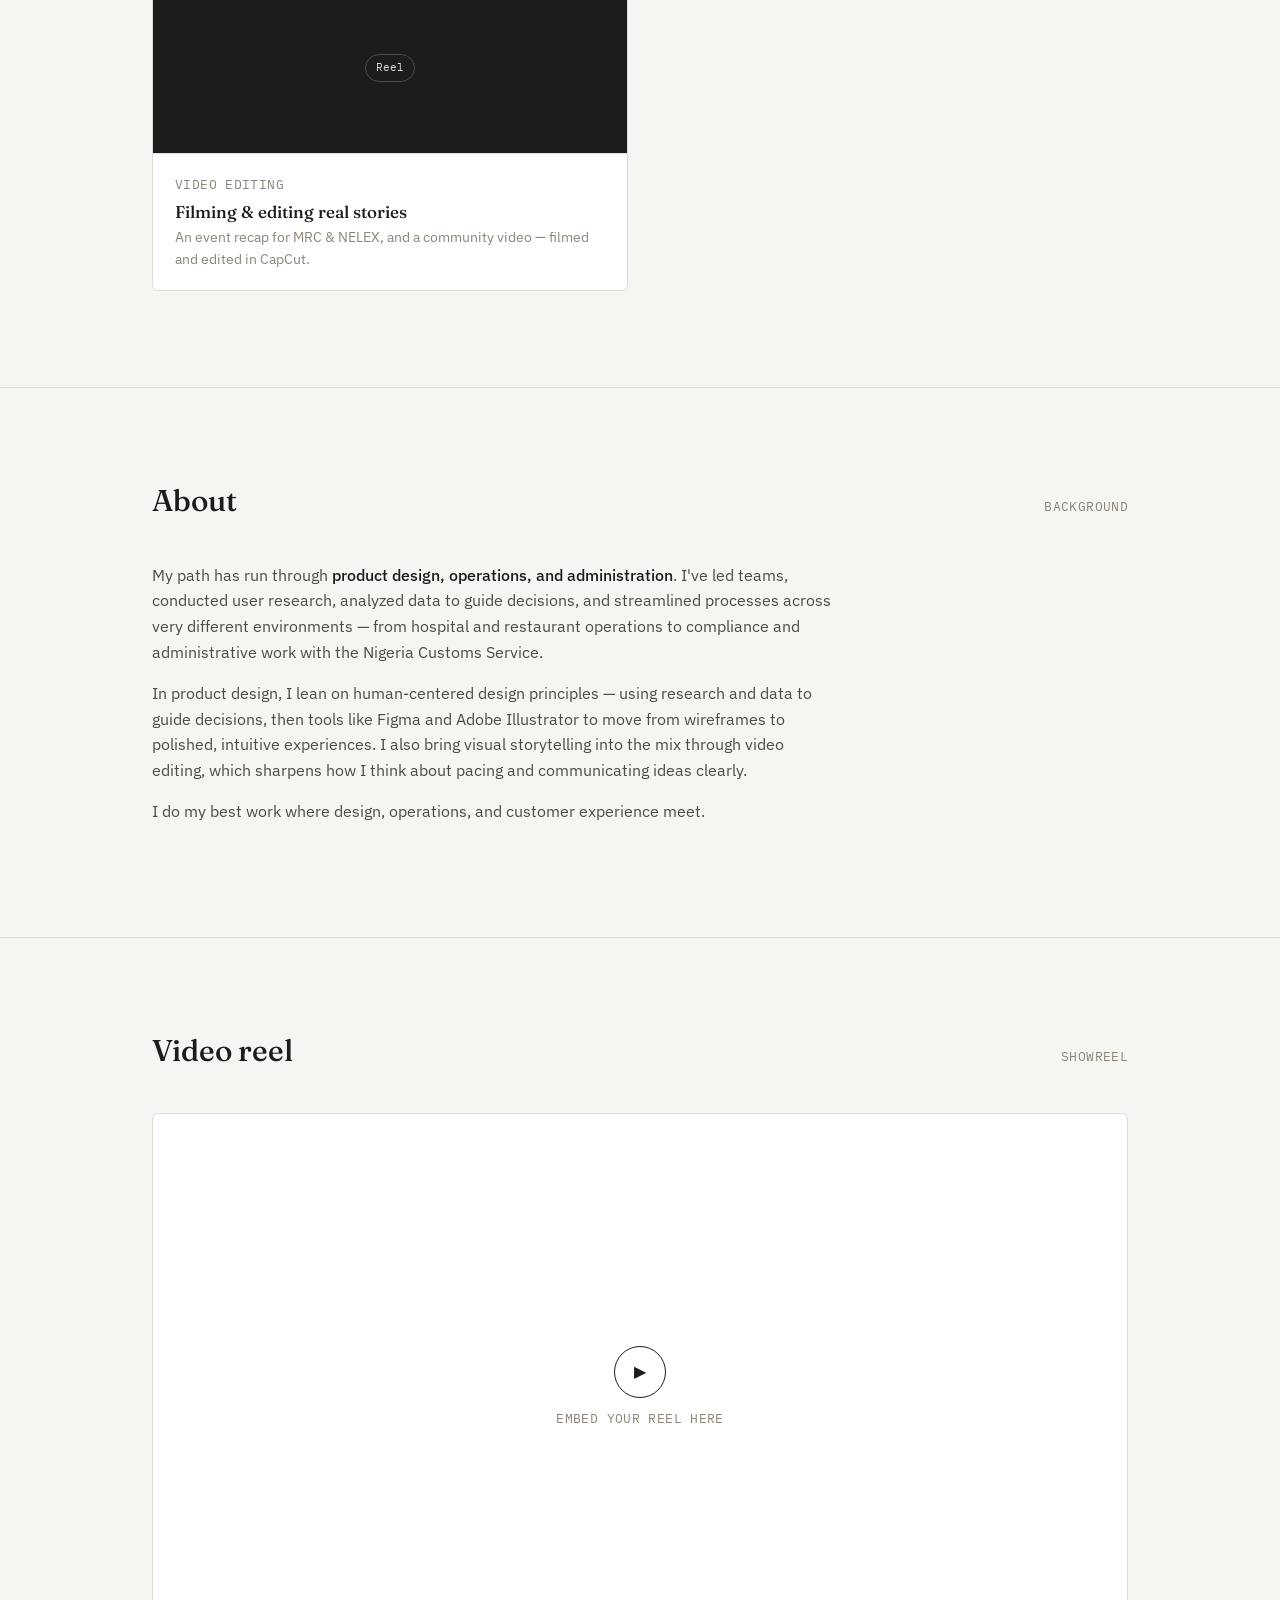
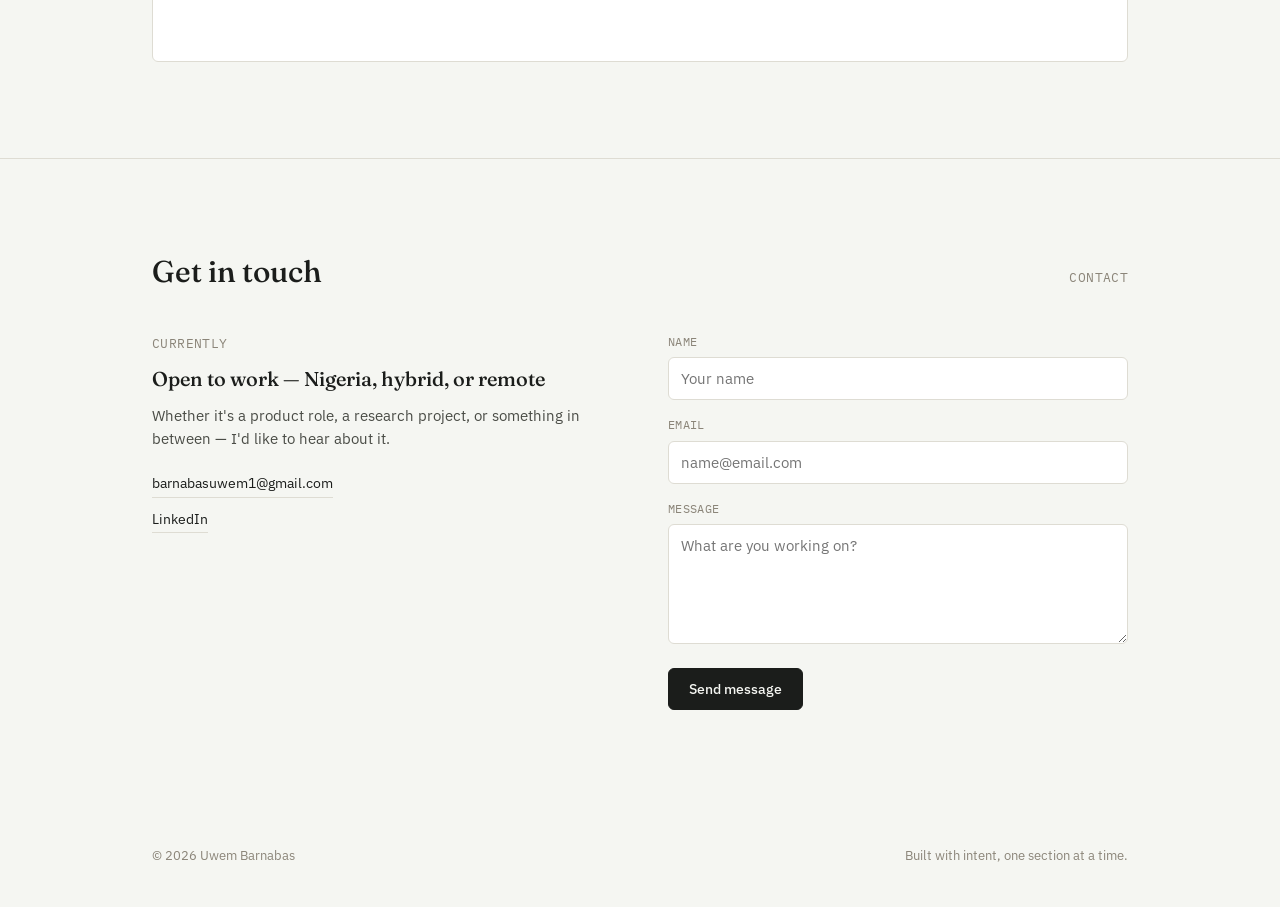
==== commit b4c4ae69: "Add files via upload" ====
--- a/index.html
+++ b/index.html
@@ -116,8 +116,8 @@
           <div class="case-thumb video"><span class="tag-mono">Reel</span></div>
           <div class="case-body">
             <span class="mono">Video editing</span>
-            <h3>Product walkthrough &amp; storytelling reel</h3>
-            <p>Short-form edits supporting product launches and social content.</p>
+            <h3>Filming &amp; editing real stories</h3>
+            <p>An event recap for MRC &amp; NELEX, and a community video — filmed and edited in CapCut.</p>
           </div>
         </a>
       </div>
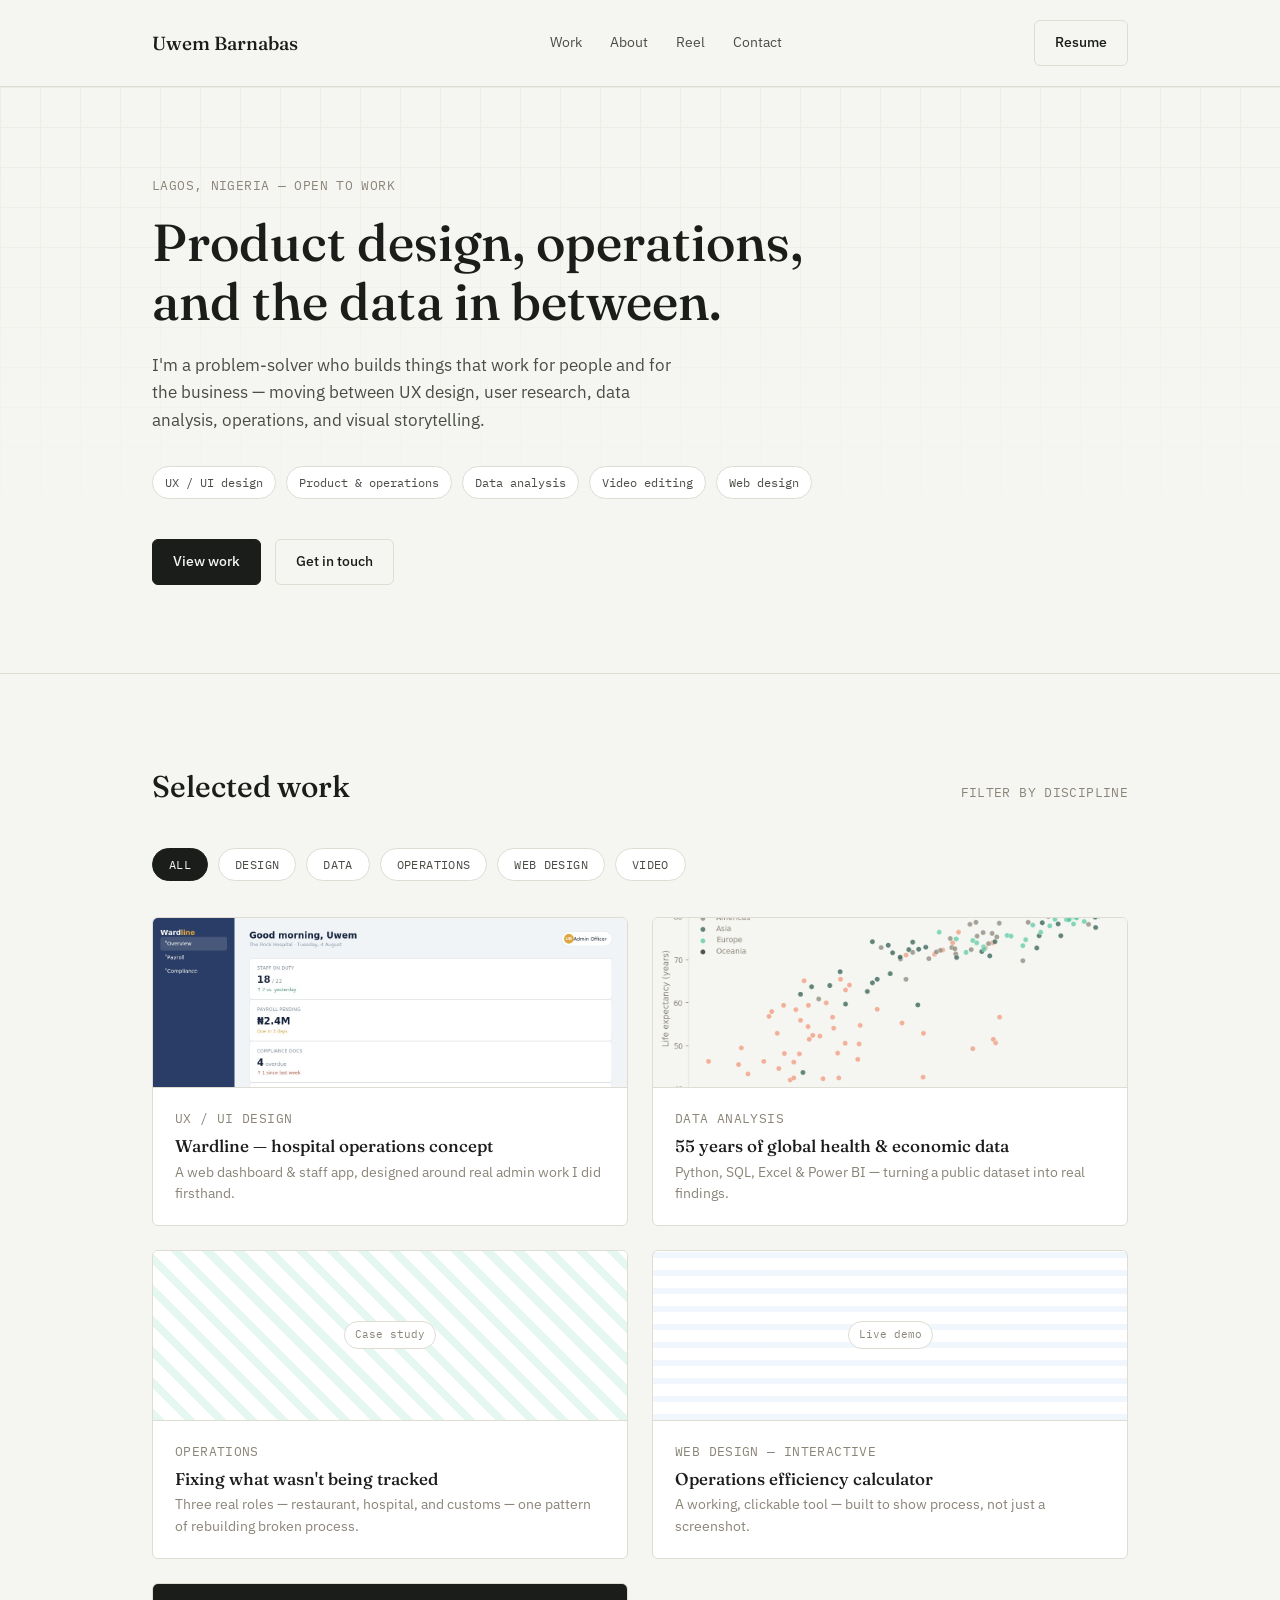
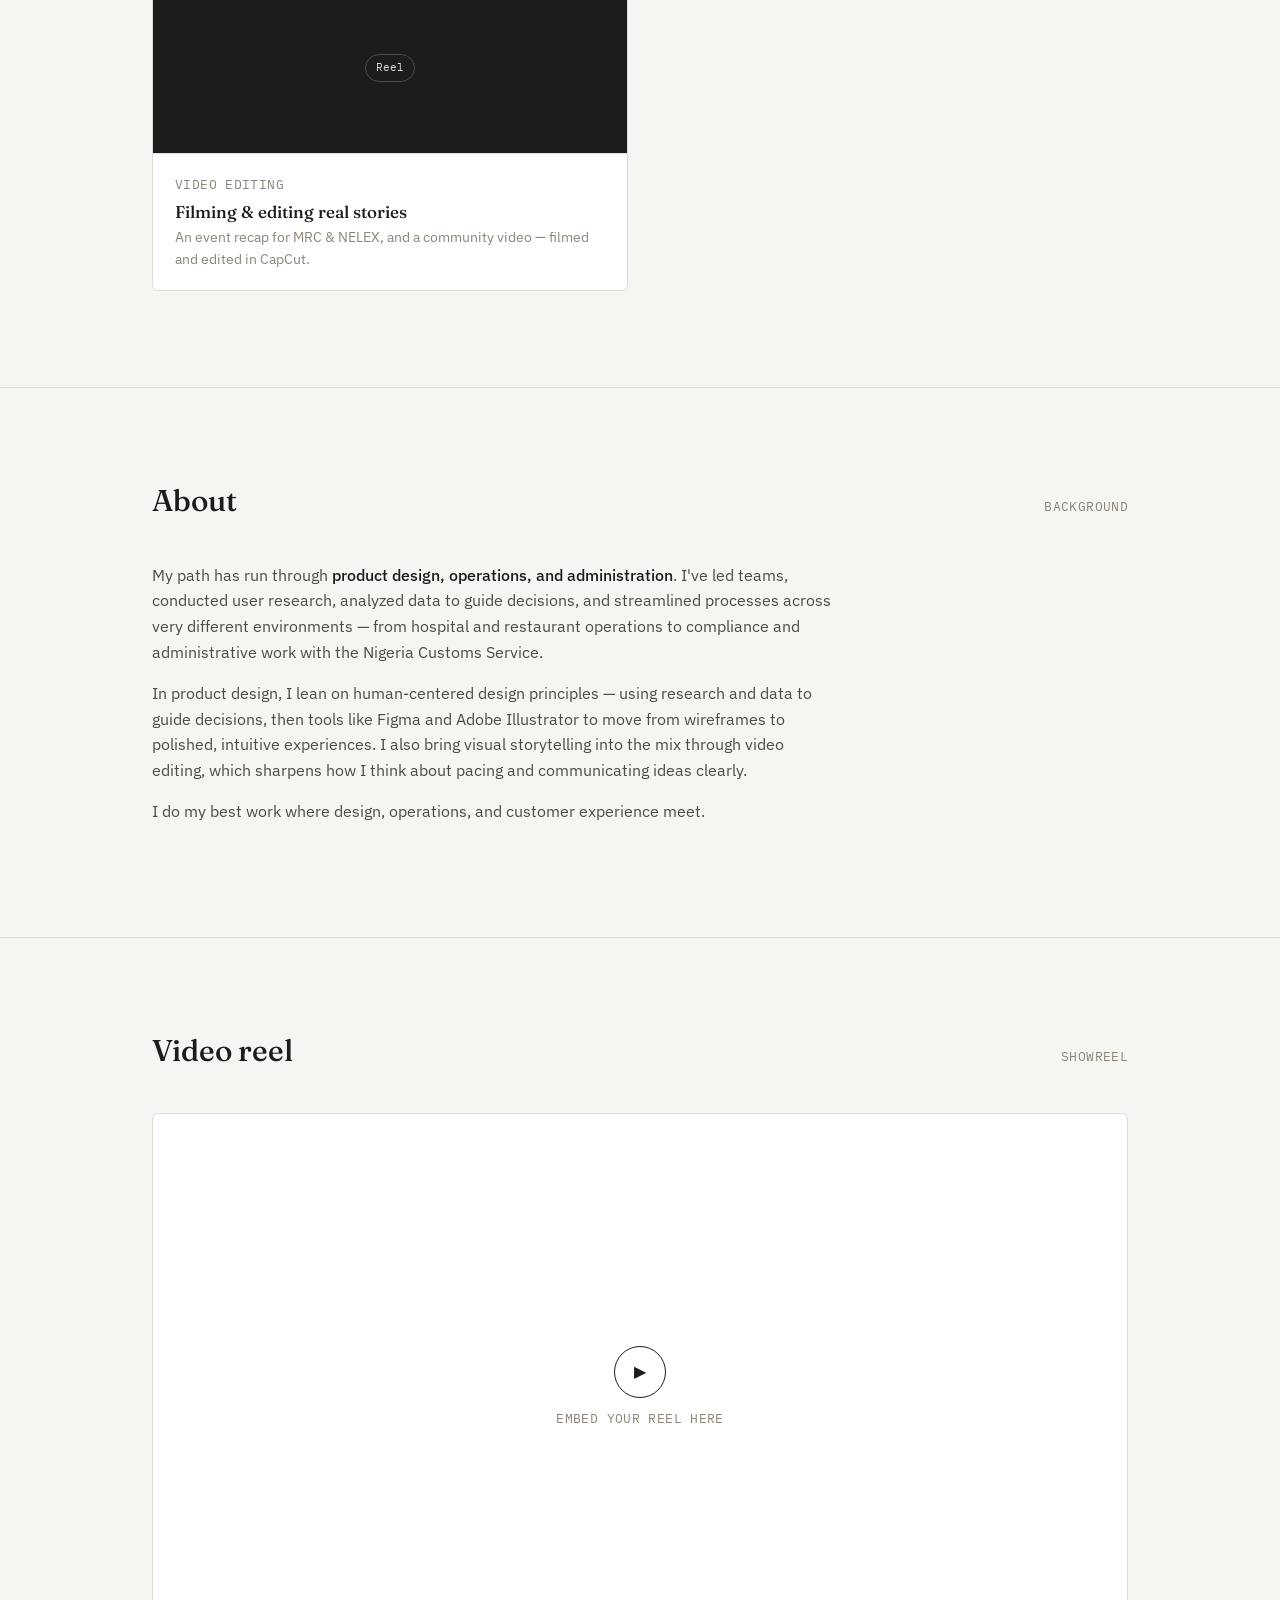
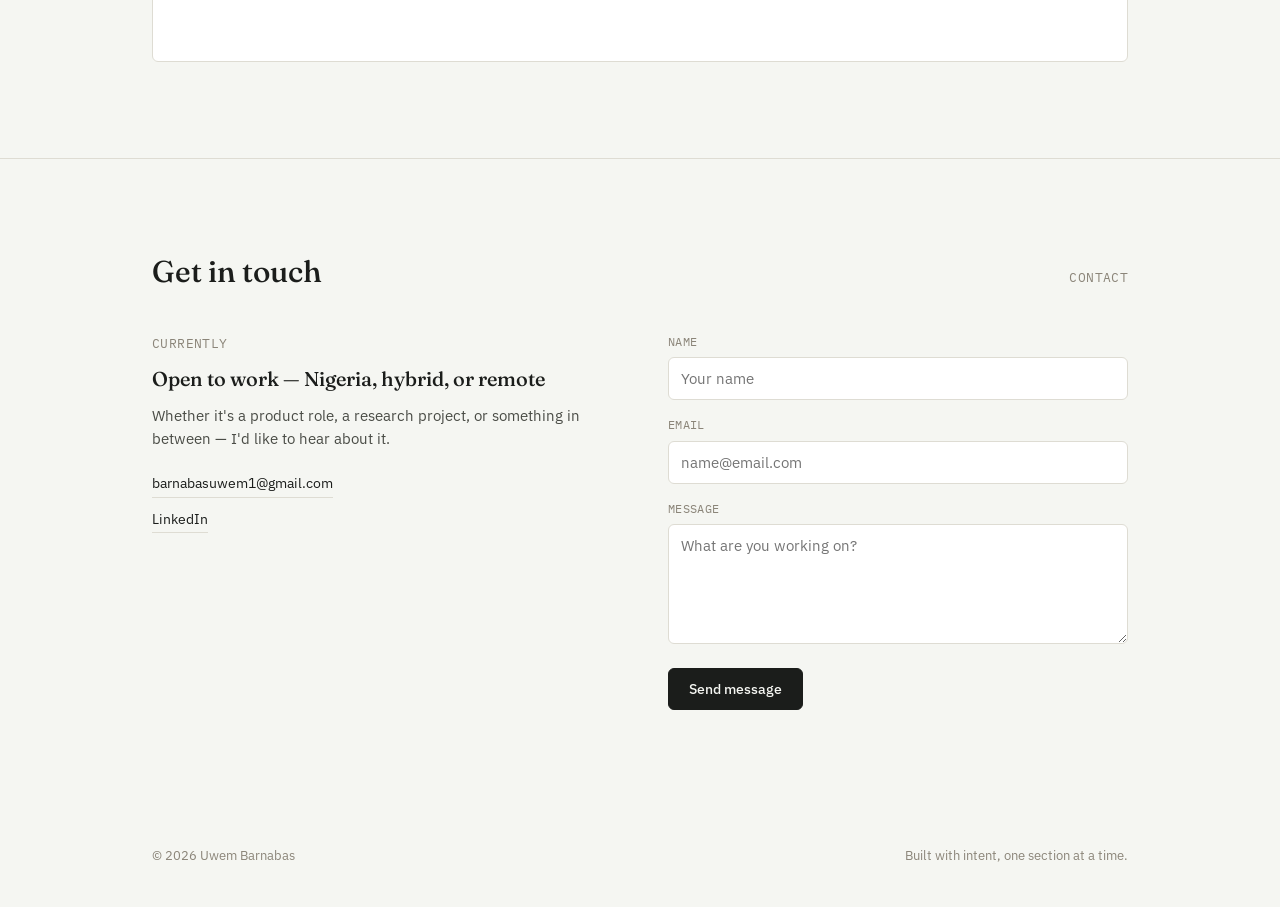
==== commit 4fa00bd1: "Add files via upload" ====
--- a/index.html
+++ b/index.html
@@ -98,8 +98,8 @@
           <div class="case-thumb ops"><span class="tag-mono">Case study</span></div>
           <div class="case-body">
             <span class="mono">Operations</span>
-            <h3>Streamlining restaurant floor operations</h3>
-            <p>Process redesign that cut wait times and smoothed team handoffs.</p>
+            <h3>Fixing what wasn't being tracked</h3>
+            <p>Three real roles — restaurant, hospital, and customs — one pattern of rebuilding broken process.</p>
           </div>
         </a>
 
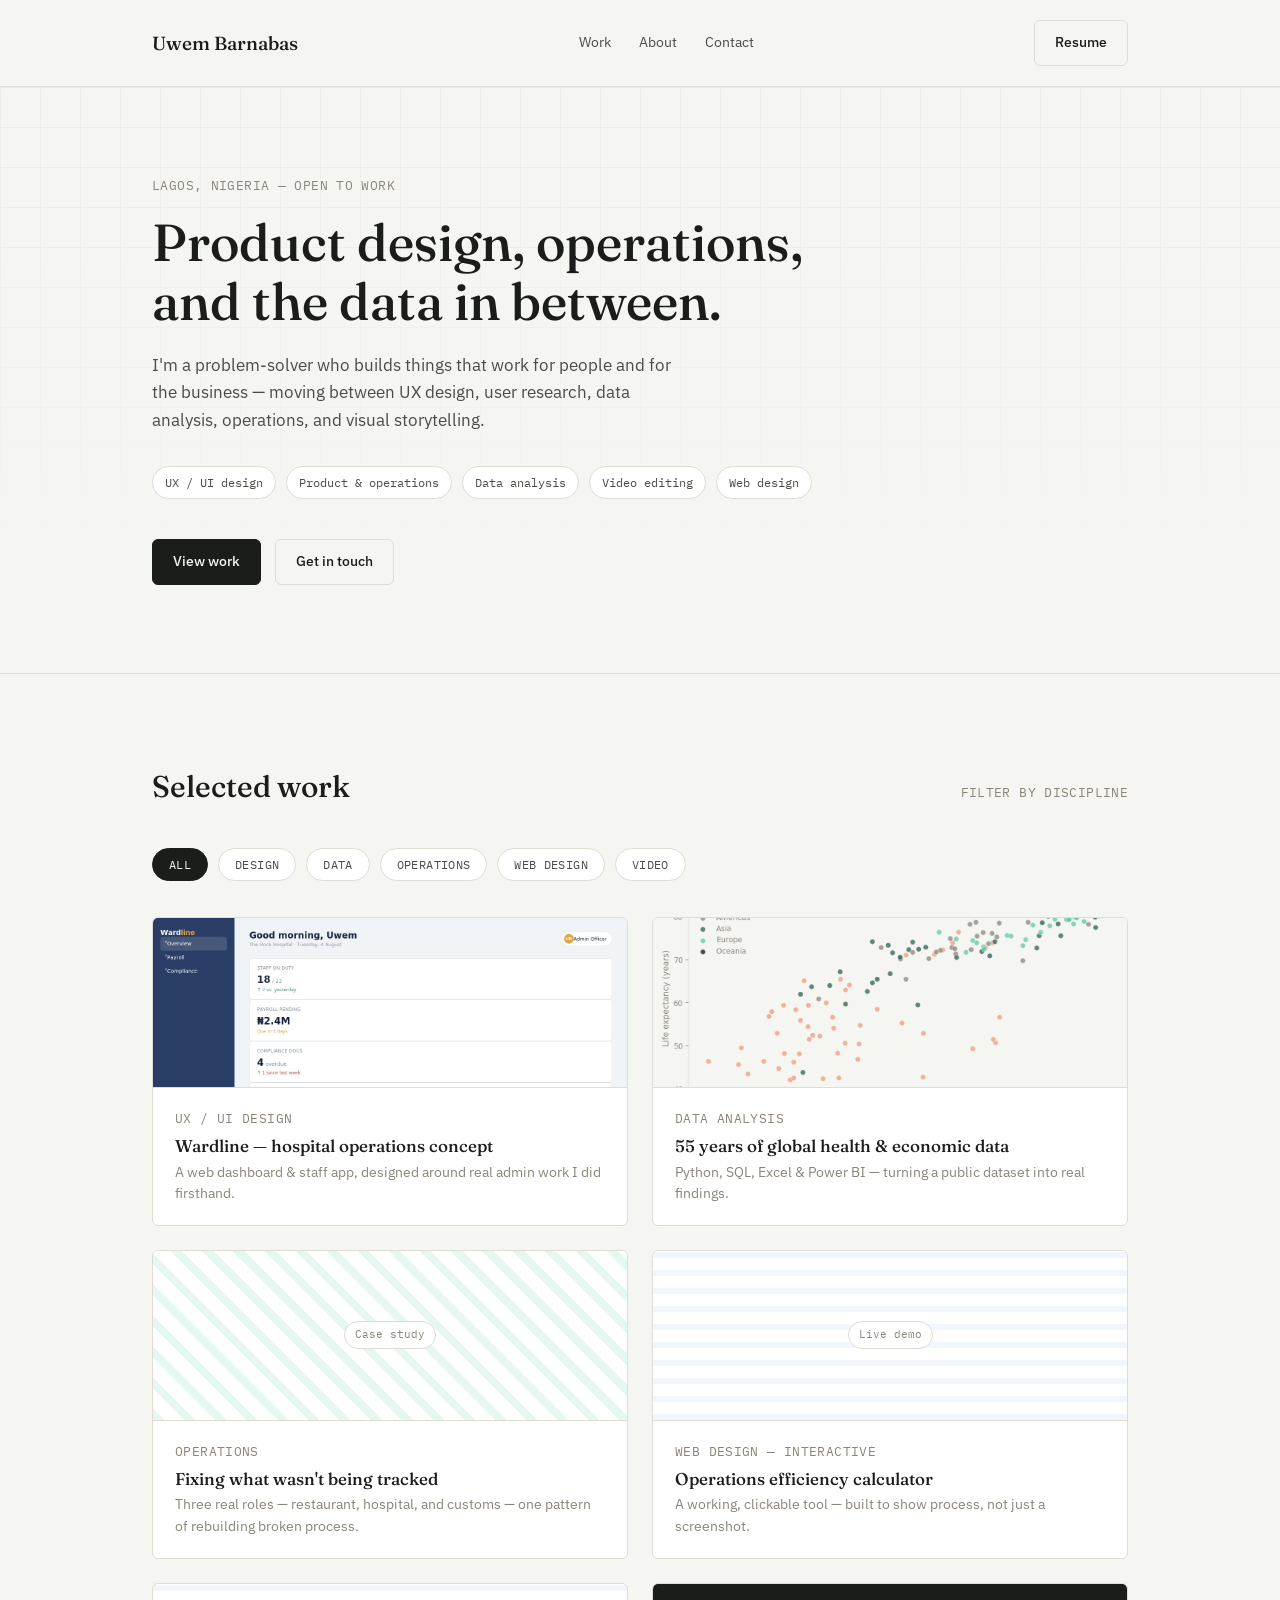
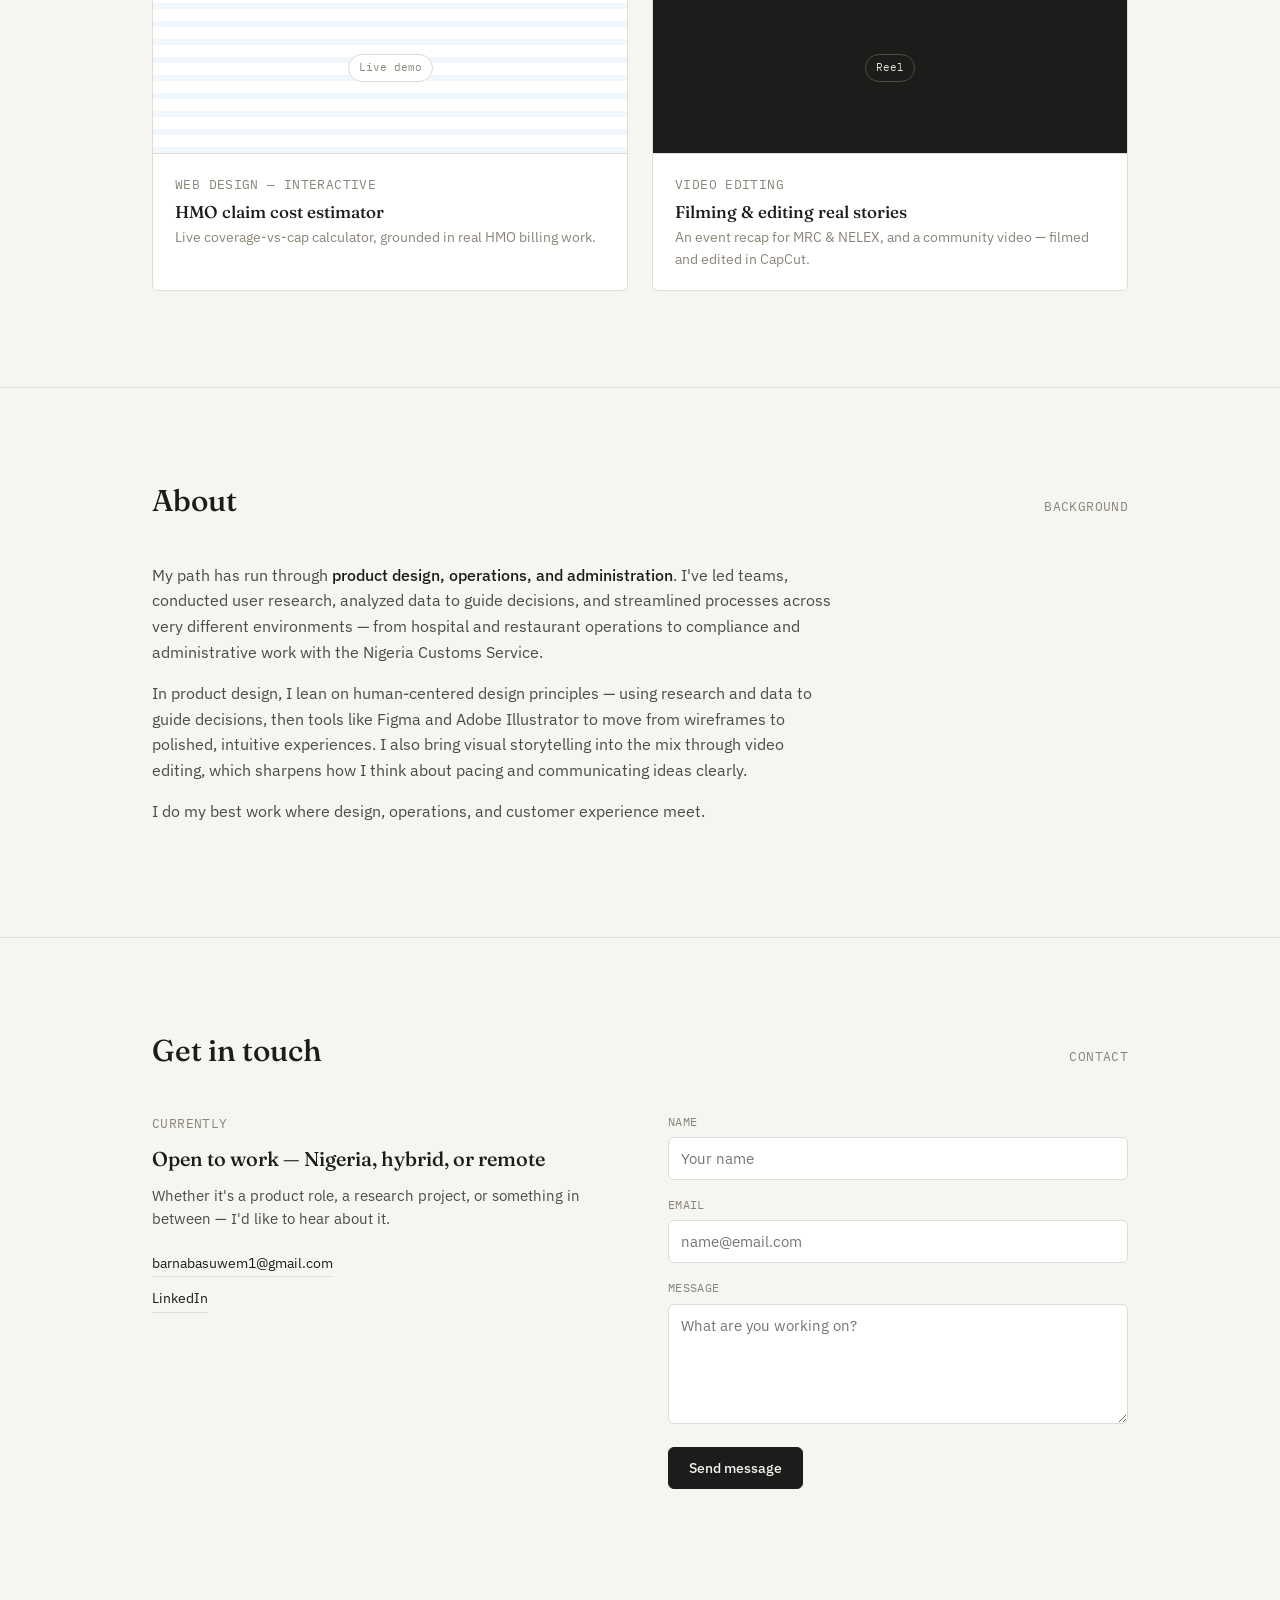
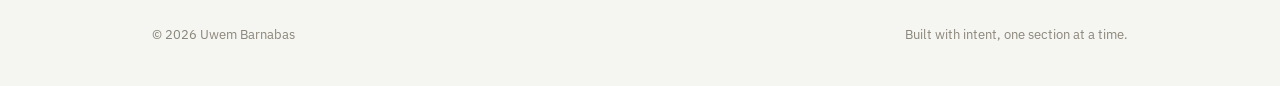
==== commit 26539a13: "Add files via upload" ====
--- a/index.html
+++ b/index.html
@@ -22,7 +22,6 @@
     <div class="nav-links">
       <a href="#work">Work</a>
       <a href="#about">About</a>
-      <a href="#reel">Reel</a>
       <a href="#contact">Contact</a>
     </div>
     <a href="resume.pdf" class="btn btn-ghost" download>Resume</a>
@@ -31,7 +30,6 @@
   <div class="mobile-menu">
     <a href="#work">Work</a>
     <a href="#about">About</a>
-    <a href="#reel">Reel</a>
     <a href="#contact">Contact</a>
     <a href="resume.pdf" download>Resume</a>
   </div>
@@ -112,6 +110,15 @@
           </div>
         </a>
 
+        <a href="projects/hmo-estimator.html" class="case-card" data-type="web">
+          <div class="case-thumb web"><span class="tag-mono">Live demo</span></div>
+          <div class="case-body">
+            <span class="mono">Web design — interactive</span>
+            <h3>HMO claim cost estimator</h3>
+            <p>Live coverage-vs-cap calculator, grounded in real HMO billing work.</p>
+          </div>
+        </a>
+
         <a href="projects/video-case-study.html" class="case-card" data-type="video">
           <div class="case-thumb video"><span class="tag-mono">Reel</span></div>
           <div class="case-body">
@@ -134,19 +141,6 @@
         <p style="color:var(--ink-soft); margin-bottom:16px;">My path has run through <strong style="color:var(--ink); font-weight:500;">product design, operations, and administration</strong>. I've led teams, conducted user research, analyzed data to guide decisions, and streamlined processes across very different environments — from hospital and restaurant operations to compliance and administrative work with the Nigeria Customs Service.</p>
         <p style="color:var(--ink-soft); margin-bottom:16px;">In product design, I lean on human-centered design principles — using research and data to guide decisions, then tools like Figma and Adobe Illustrator to move from wireframes to polished, intuitive experiences. I also bring visual storytelling into the mix through video editing, which sharpens how I think about pacing and communicating ideas clearly.</p>
         <p style="color:var(--ink-soft);">I do my best work where design, operations, and customer experience meet.</p>
-      </div>
-    </div>
-  </section>
-
-  <section id="reel">
-    <div class="wrap">
-      <div class="section-head">
-        <h2>Video reel</h2>
-        <span class="mono">Showreel</span>
-      </div>
-      <div class="reel-frame">
-        <div class="play-dot">▶</div>
-        <p class="mono">Embed your reel here</p>
       </div>
     </div>
   </section>
